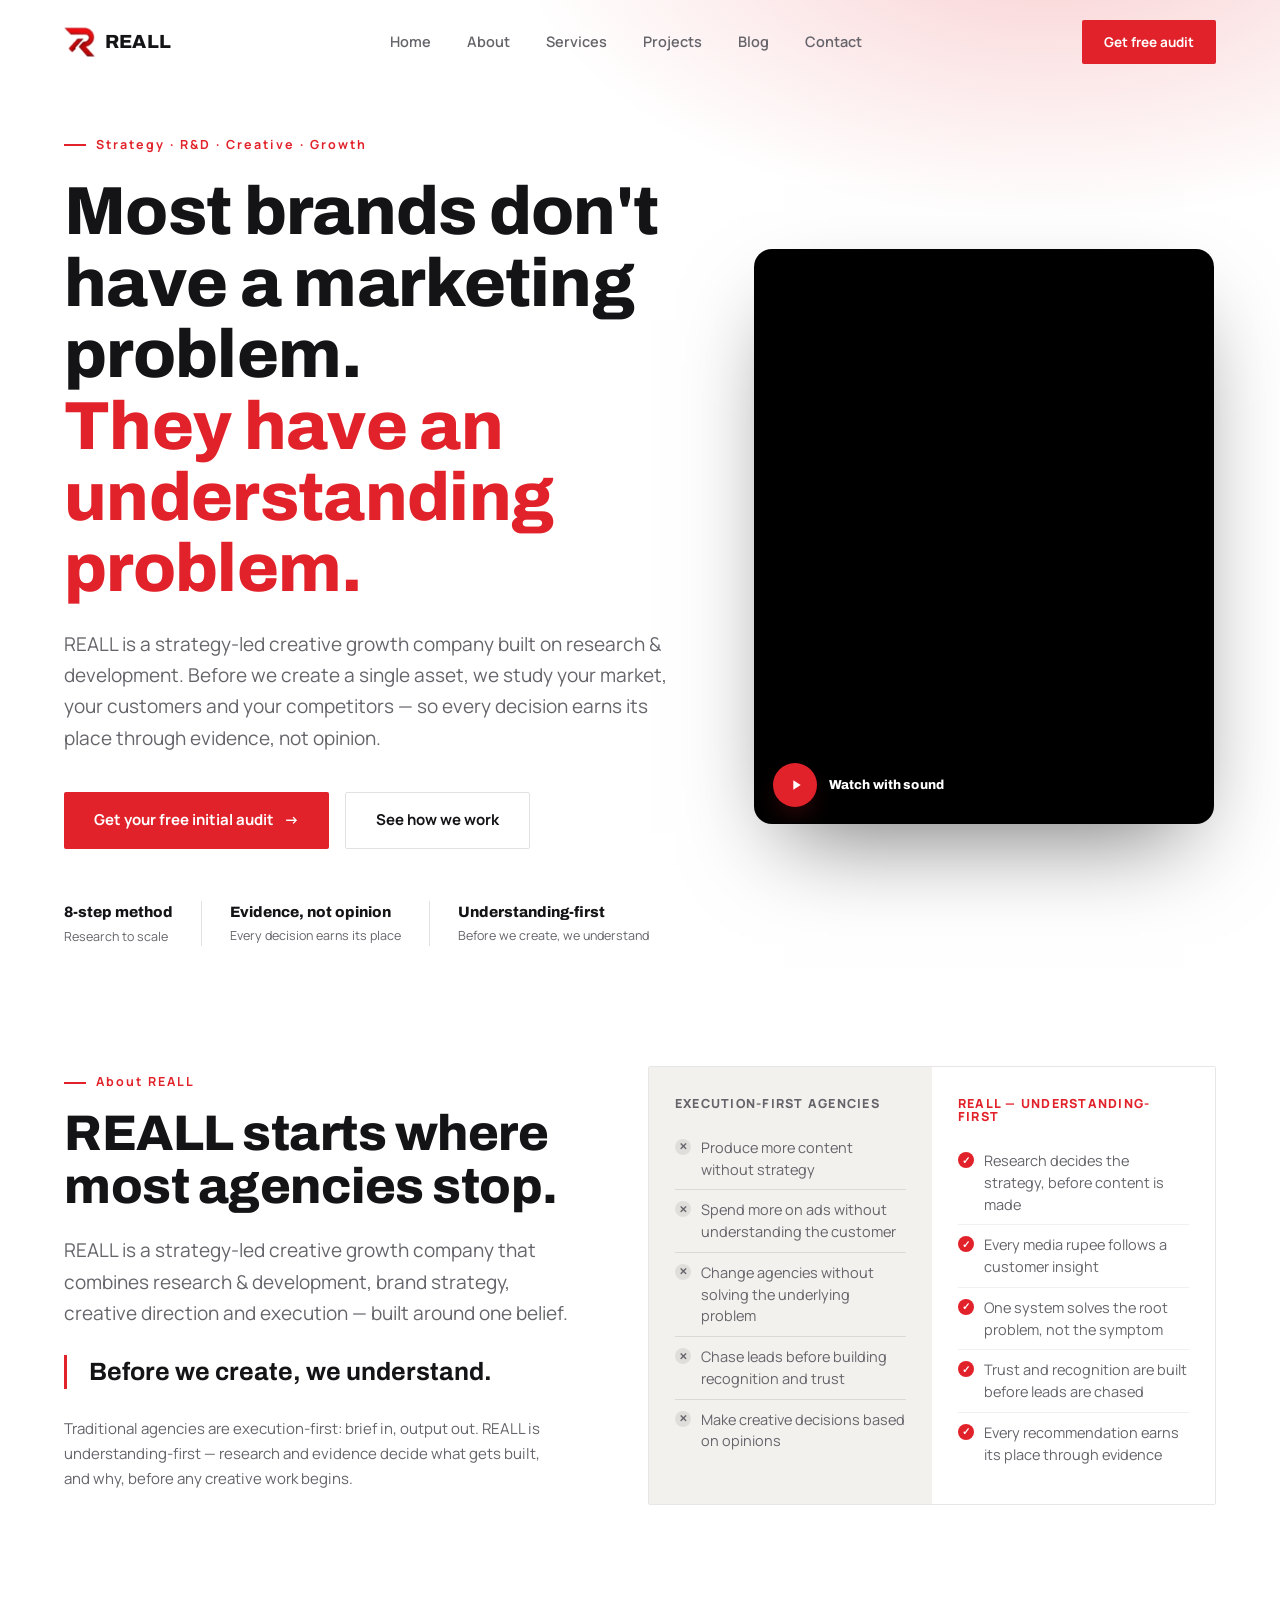
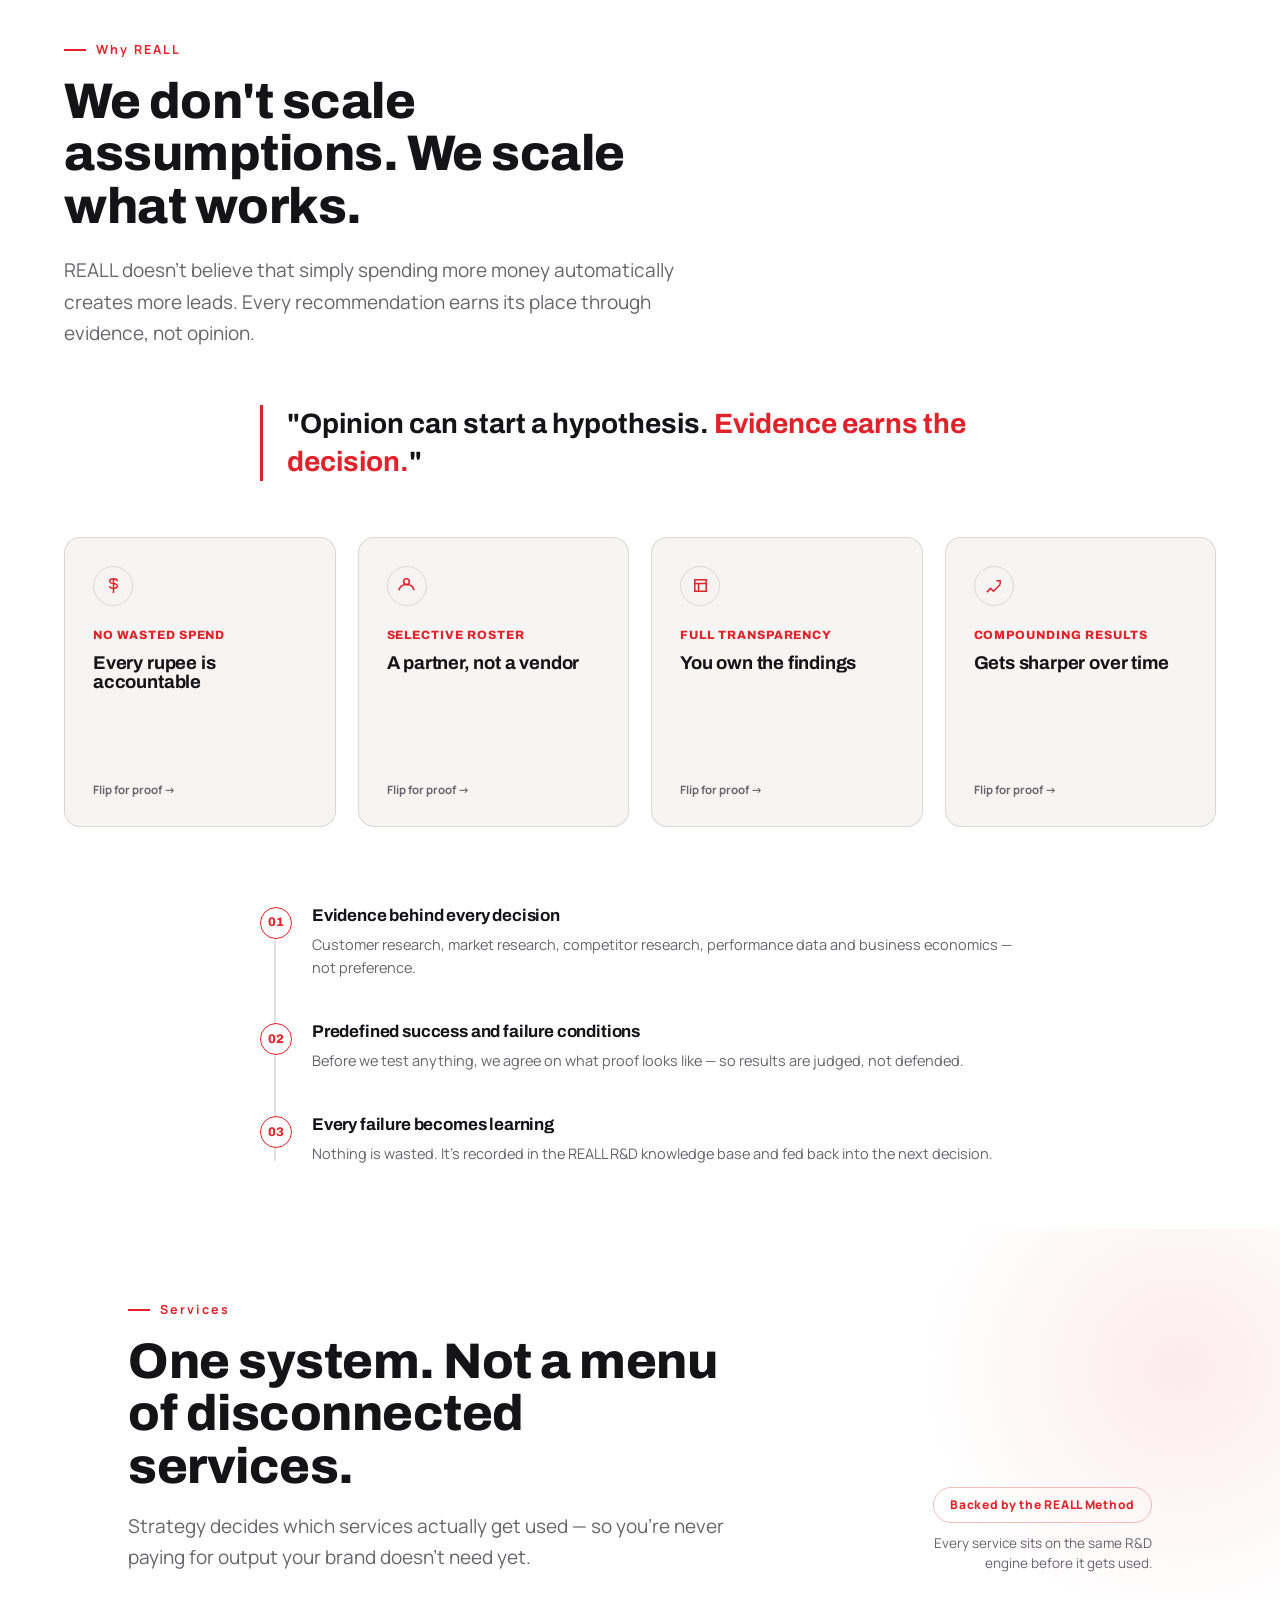
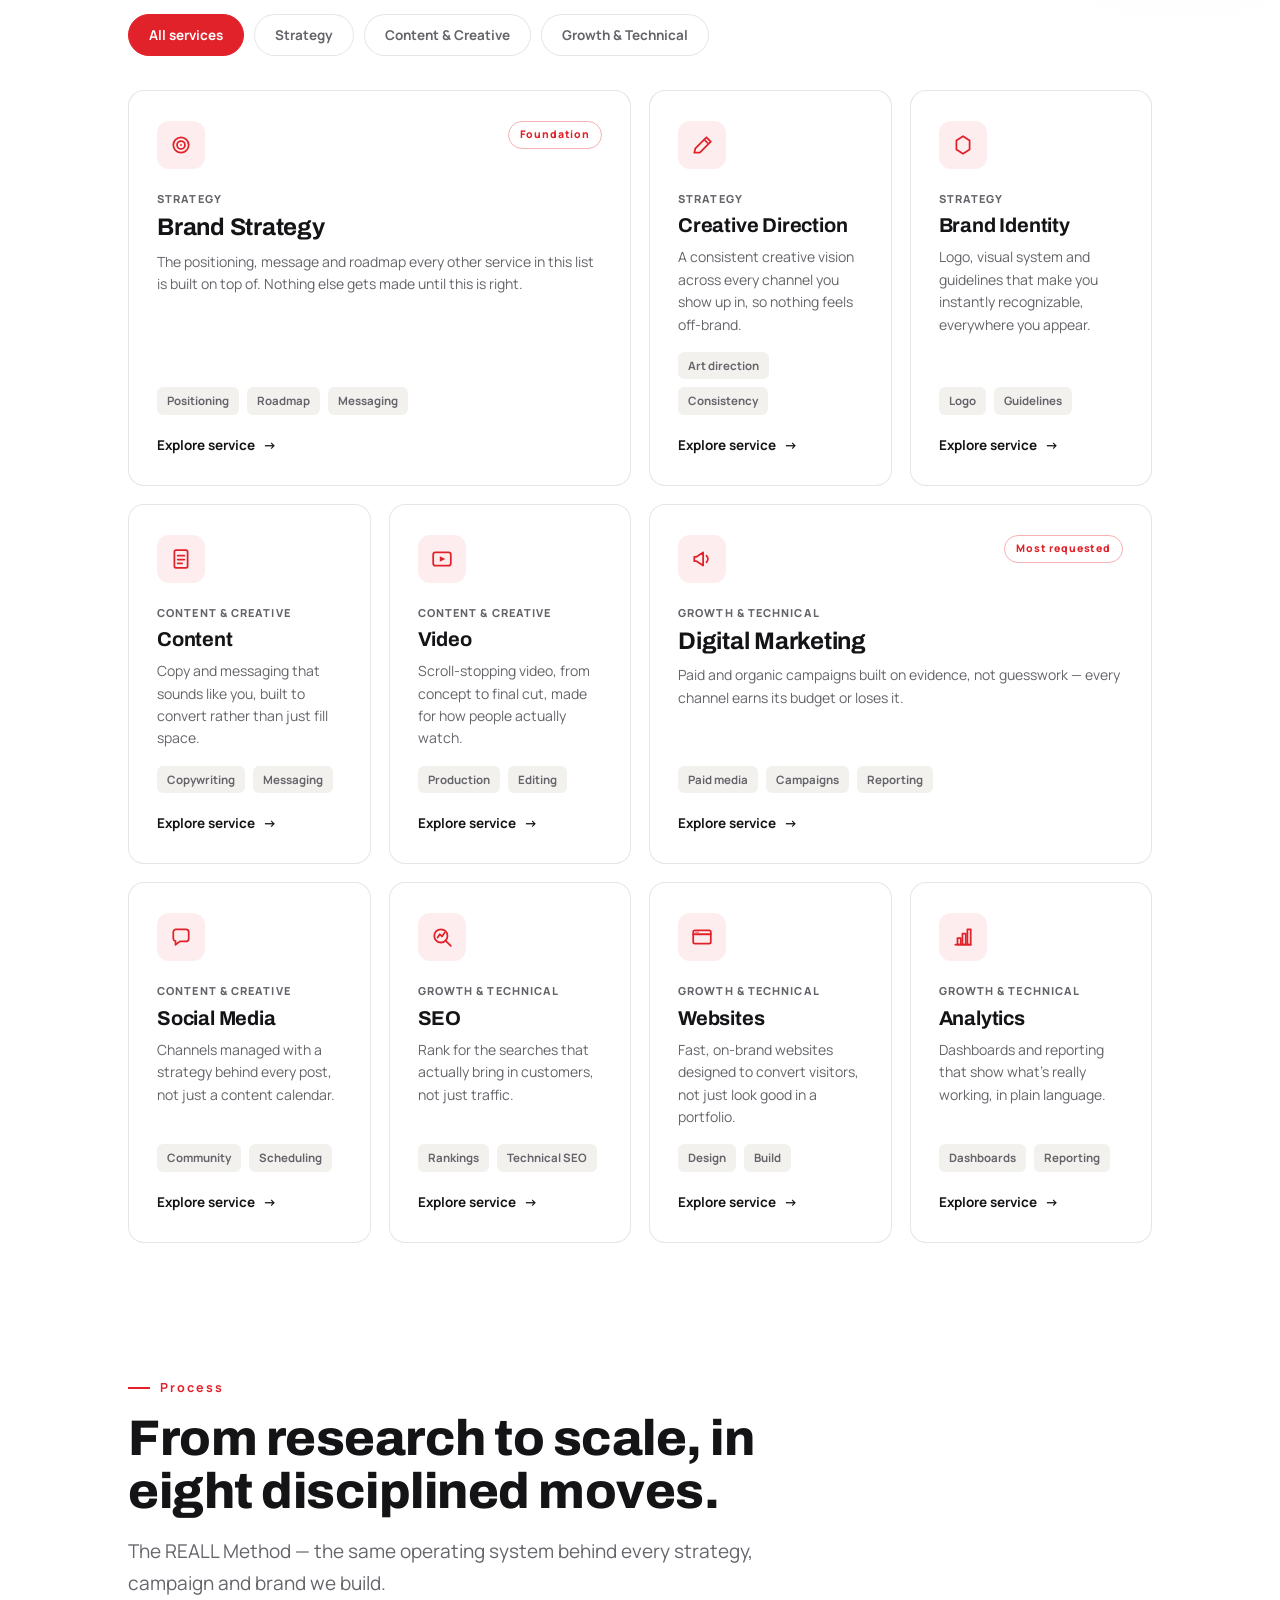
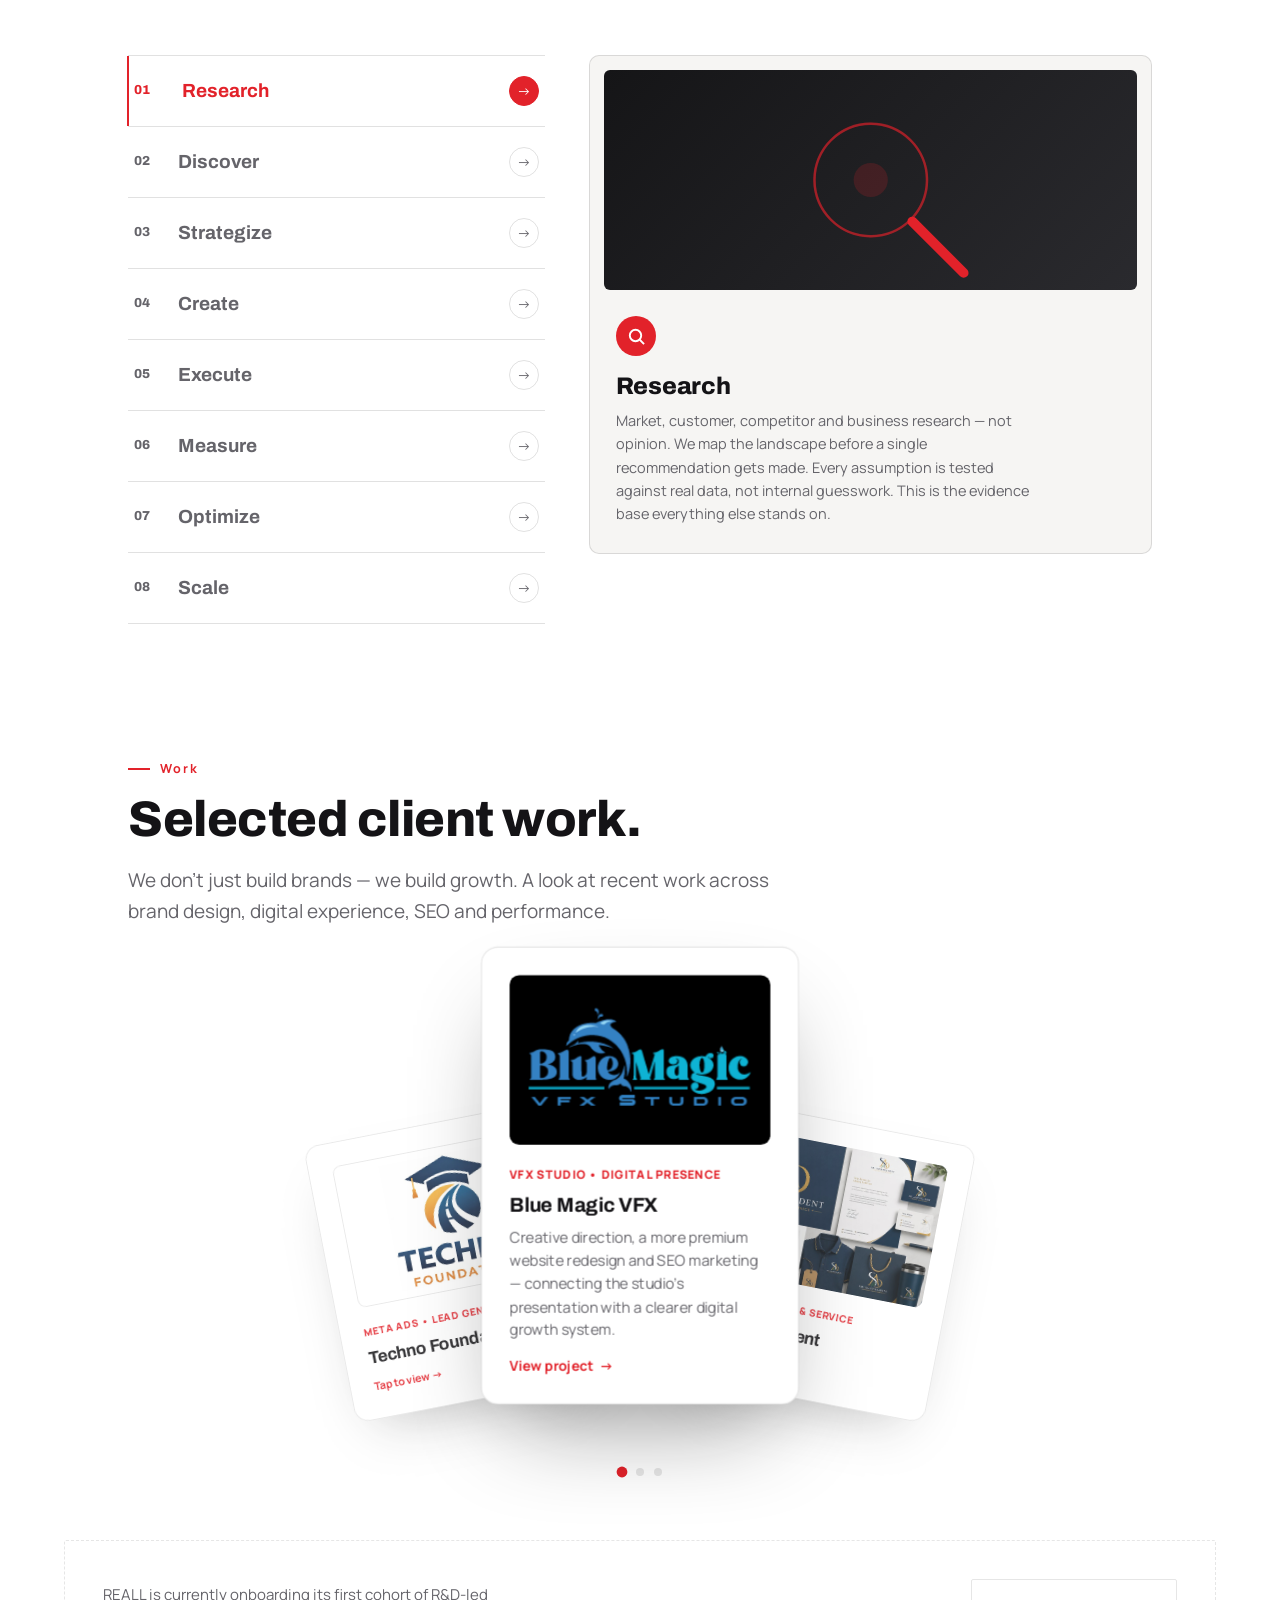
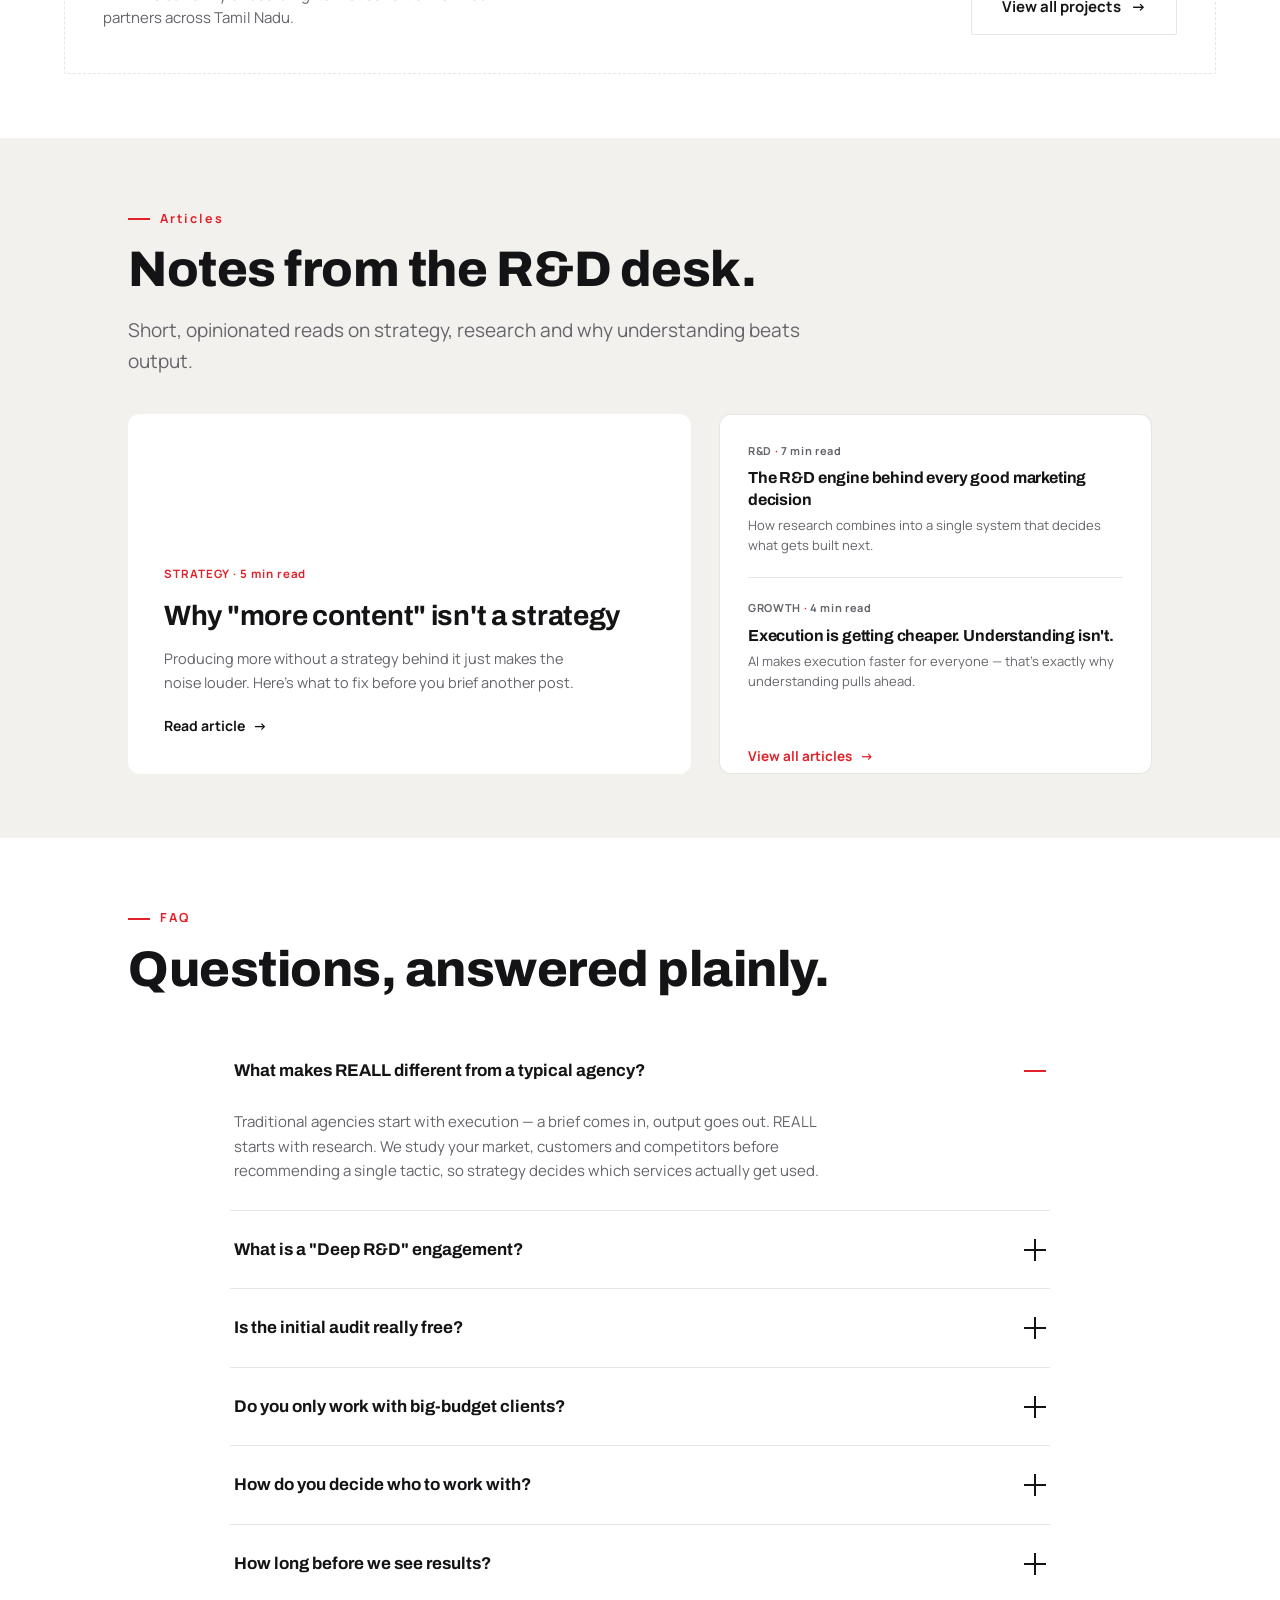
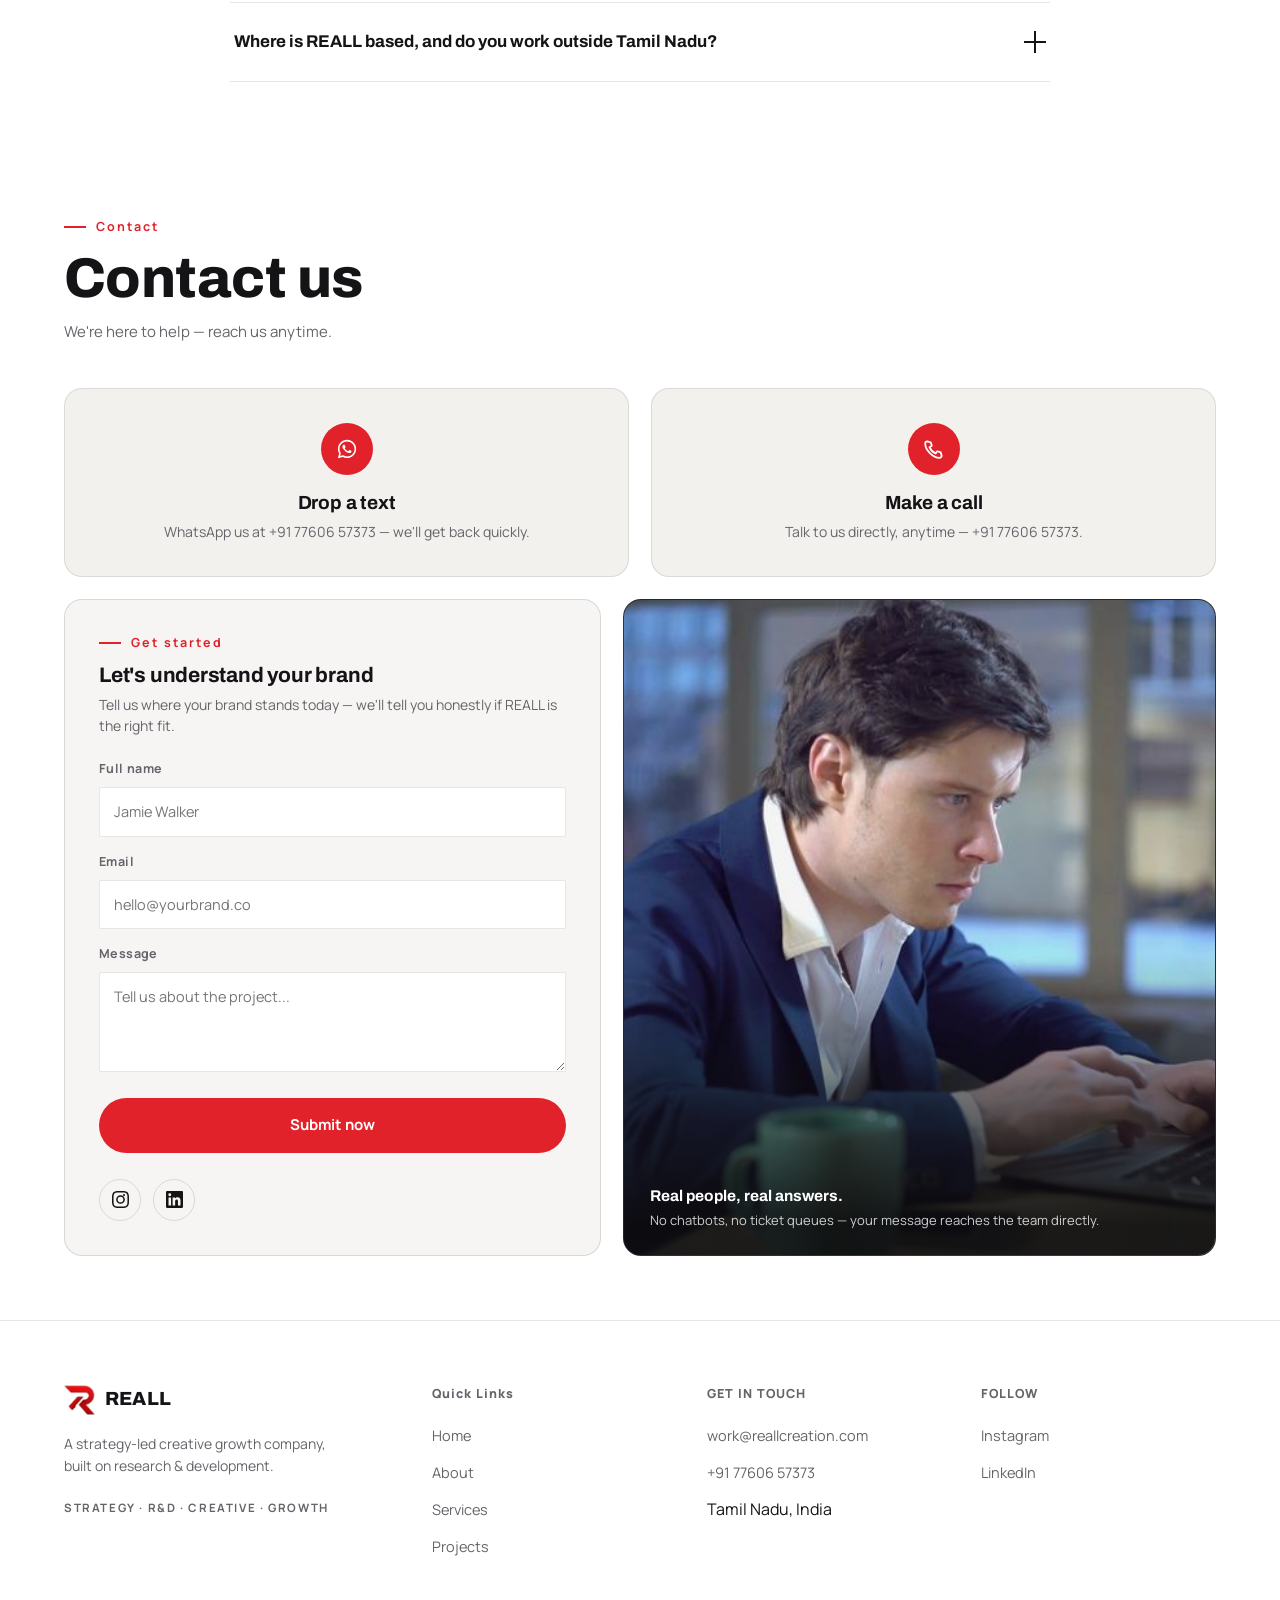
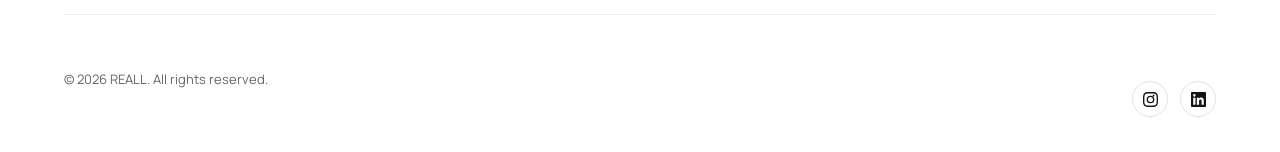
==== reall/index.html @ 2e027ab2 "Add files via upload" ====
<!DOCTYPE html>
<html lang="en">
<head>
<meta charset="UTF-8">
<meta name="viewport" content="width=device-width, initial-scale=1.0, viewport-fit=cover">
<title>REALL — Make Your Brand Stand Out</title>
<meta name="description" content="REALL is a strategy-led creative growth company built on research & development. Before we create, we understand.">
<link rel="preconnect" href="https://fonts.googleapis.com">
<link rel="preconnect" href="https://fonts.gstatic.com" crossorigin>
<link href="https://fonts.googleapis.com/css2?family=Archivo:wght@500;600;700;800;900&family=Manrope:wght@400;500;600;700;800&display=swap" rel="stylesheet">
<link rel="stylesheet" href="styles.css">
</head>
<body>

<!-- ============ NAVBAR ============ -->
<header id="navbar">
  <a href="#hero" class="brand">
    <img src="[data-uri]" alt="REALL logo">
    <span>REALL</span>
  </a>
  <nav class="nav-links">
    <a href="index.html" class="active-link">Home</a>
    <a href="about.html">About</a>
    <a href="service.html">Services</a>
    <a href="project.html">Projects</a>
    <a href="blog.html">Blog</a>
    <a href="contact.html">Contact</a>
  </nav>
  <div class="nav-cta">
    <button class="btn btn-primary js-open-audit" type="button">Get free audit</button>
    <button class="nav-toggle" id="navToggle" aria-label="Open menu" aria-expanded="false">
      <span></span><span></span><span></span>
    </button>
  </div>
</header>

<!-- ============ MOBILE NAV ============ -->
<div id="mobileNav">
  <a href="index.html" class="active-link">Home</a>
    <a href="about.html">About</a>
    <a href="service.html">Services</a>
    <a href="project.html">Projects</a>
    <a href="blog.html">Blog</a>
    <a href="contact.html">Contact</a>
  <button class="btn btn-primary js-open-audit" type="button">Get free audit</button>
</div>

<!-- ============ HERO ============ -->
<section id="hero">
  <div class="hero-grid">
    <div class="hero-copy">
      <span class="eyebrow anim-in" style="animation-delay:.05s">Strategy · R&D · Creative · Growth</span>
      <h1 class="anim-in" style="animation-delay:.15s">Most brands don't have a marketing problem.<br><span class="accent">They have an understanding problem.</span></h1>
      <p class="lede on-dark anim-in" style="animation-delay:.28s">REALL is a strategy-led creative growth company built on research &amp; development. Before we create a single asset, we study your market, your customers and your competitors — so every decision earns its place through evidence, not opinion.</p>
      <div class="hero-cta anim-in" style="animation-delay:.4s">
        <button class="btn btn-primary js-open-audit" type="button">Get your free initial audit <span class="btn-arrow">→</span></button>
        <a href="#process" class="btn btn-ghost-dark">See how we work</a>
      </div>
      <div class="hero-proof anim-in" style="animation-delay:.5s">
        <div><span class="n">8-step method</span><span class="l">Research to scale</span></div>
        <div><span class="n">Evidence, not opinion</span><span class="l">Every decision earns its place</span></div>
        <div><span class="n">Understanding-first</span><span class="l">Before we create, we understand</span></div>
      </div>
    </div>
    <div class="hero-visual anim-in" style="animation-delay:.3s">
      <div class="hero-reel js-open-reel" role="button" tabindex="0" aria-haspopup="dialog" aria-label="Play show reel with sound">
        <video id="heroReelVideo" muted loop playsinline autoplay poster="showreel-poster.jpg">
          <source src="showreel.mp4" type="video/mp4">
        </video>
        <span class="hero-reel-badge">
          <span class="hero-reel-play"><svg viewBox="0 0 24 24" aria-hidden="true"><path d="M8 5v14l11-7z"/></svg></span>
          <span class="hero-reel-label">Watch with sound</span>
        </span>
      </div>
    </div>
  </div>
</section>

<!-- ============ ABOUT ============ -->
<section id="about" class="light">
  <div class="about-grid">
    <div>
      <span class="eyebrow">About REALL</span>
      <h2 style="margin-top:16px;">REALL starts where most agencies stop.</h2>
      <p class="lede on-light" style="margin-top:22px;">REALL is a strategy-led creative growth company that combines research &amp; development, brand strategy, creative direction and execution — built around one belief.</p>
      <p class="about-quote">Before we create, we understand.</p>
      <p class="lede on-light" style="margin-top:28px;font-size:15px;">Traditional agencies are execution-first: brief in, output out. REALL is understanding-first — research and evidence decide what gets built, and why, before any creative work begins.</p>
    </div>
    <div class="compare">
      <div class="exec">
        <h4>EXECUTION-FIRST AGENCIES</h4>
        <ul>
          <li><span class="mark no">✕</span> Produce more content without strategy</li>
          <li><span class="mark no">✕</span> Spend more on ads without understanding the customer</li>
          <li><span class="mark no">✕</span> Change agencies without solving the underlying problem</li>
          <li><span class="mark no">✕</span> Chase leads before building recognition and trust</li>
          <li><span class="mark no">✕</span> Make creative decisions based on opinions</li>
        </ul>
      </div>
      <div class="reall">
        <h4>REALL — UNDERSTANDING-FIRST</h4>
        <ul>
          <li><span class="mark yes">✓</span> Research decides the strategy, before content is made</li>
          <li><span class="mark yes">✓</span> Every media rupee follows a customer insight</li>
          <li><span class="mark yes">✓</span> One system solves the root problem, not the symptom</li>
          <li><span class="mark yes">✓</span> Trust and recognition are built before leads are chased</li>
          <li><span class="mark yes">✓</span> Every recommendation earns its place through evidence</li>
        </ul>
      </div>
    </div>
  </div>
</section>

<!-- ============ WHY US ============ -->
<section id="why" class="dark">
  <div class="why-top">
    <span class="eyebrow">Why REALL</span>
    <h2 style="margin-top:16px;max-width:680px;">We don't scale assumptions. We scale what works.</h2>
    <p class="lede on-dark" style="margin-top:22px;">REALL doesn't believe that simply spending more money automatically creates more leads. Every recommendation earns its place through evidence, not opinion.</p>
  </div>

  <p class="why-quote">"Opinion can start a hypothesis. <span>Evidence earns the decision.</span>"</p>

  <div class="reasons-grid" role="list" aria-label="Reasons to choose REALL">

    <div class="reason-flip" role="listitem" tabindex="0">
      <div class="reason-flip-inner">
        <div class="reason-face reason-front">
          <span class="icon"><svg viewBox="0 0 20 20" fill="none" stroke="currentColor" stroke-width="1.6"><path d="M10 2v16M14 5.5c0-1.4-1.8-2.5-4-2.5s-4 1.1-4 2.5S8 8 10 8s4 1.1 4 2.5-1.8 2.5-4 2.5-4-1.1-4-2.5"/></svg></span>
          <span class="num">NO WASTED SPEND</span>
          <h4>Every rupee is accountable</h4>
          <span class="flip-hint">Flip for proof →</span>
        </div>
        <div class="reason-face reason-back">
          <span class="stat">₹0</span>
          <p>Nothing scales on a guess. Every budget line is tested small first, so you never pay to find out an idea didn't work — you pay for what already proved it does.</p>
        </div>
      </div>
    </div>

    <div class="reason-flip" role="listitem" tabindex="0">
      <div class="reason-flip-inner">
        <div class="reason-face reason-front">
          <span class="icon"><svg viewBox="0 0 20 20" fill="none" stroke="currentColor" stroke-width="1.6"><path d="M2 15c1-4 3-6 8-6s7 2 8 6"/><circle cx="10" cy="6" r="3"/></svg></span>
          <span class="num">SELECTIVE ROSTER</span>
          <h4>A partner, not a vendor</h4>
          <span class="flip-hint">Flip for proof →</span>
        </div>
        <div class="reason-face reason-back">
          <span class="stat">Fit &gt; budget</span>
          <p>REALL takes on clients by fit, not just who can pay the most. A smaller roster means senior attention on your account, not junior overflow work.</p>
        </div>
      </div>
    </div>

    <div class="reason-flip" role="listitem" tabindex="0">
      <div class="reason-flip-inner">
        <div class="reason-face reason-front">
          <span class="icon"><svg viewBox="0 0 20 20" fill="none" stroke="currentColor" stroke-width="1.6"><path d="M4 4h12v12H4z"/><path d="M4 8h12M8 8v8"/></svg></span>
          <span class="num">FULL TRANSPARENCY</span>
          <h4>You own the findings</h4>
          <span class="flip-hint">Flip for proof →</span>
        </div>
        <div class="reason-face reason-back">
          <span class="stat">100%</span>
          <p>Research, test results and the R&amp;D knowledge base built for your brand belong to you — not locked away in an agency's private files.</p>
        </div>
      </div>
    </div>

    <div class="reason-flip" role="listitem" tabindex="0">
      <div class="reason-flip-inner">
        <div class="reason-face reason-front">
          <span class="icon"><svg viewBox="0 0 20 20" fill="none" stroke="currentColor" stroke-width="1.6"><path d="M3 17l4-4 3 3 7-7M17 9V5h-4"/></svg></span>
          <span class="num">COMPOUNDING RESULTS</span>
          <h4>Gets sharper over time</h4>
          <span class="flip-hint">Flip for proof →</span>
        </div>
        <div class="reason-face reason-back">
          <span class="stat">Never resets</span>
          <p>Every test — win or lose — feeds the next decision. Your results compound quarter over quarter instead of starting from zero each time.</p>
        </div>
      </div>
    </div>

  </div>

  <div class="principles">
    <div class="principle">
      <div class="num">01</div>
      <h4>Evidence behind every decision</h4>
      <p>Customer research, market research, competitor research, performance data and business economics — not preference.</p>
    </div>
    <div class="principle">
      <div class="num">02</div>
      <h4>Predefined success and failure conditions</h4>
      <p>Before we test anything, we agree on what proof looks like — so results are judged, not defended.</p>
    </div>
    <div class="principle">
      <div class="num">03</div>
      <h4>Every failure becomes learning</h4>
      <p>Nothing is wasted. It's recorded in the REALL R&amp;D knowledge base and fed back into the next decision.</p>
    </div>
  </div>
</section>

<!-- ============ SERVICES ============ -->
<section id="services" class="light">
  <div class="wrap">
    <div class="services-top">
      <div class="section-head" style="margin-bottom:0;max-width:620px;">
        <span class="eyebrow">Services</span>
        <h2>One system. Not a menu of disconnected services.</h2>
        <p class="lede on-light">Strategy decides which services actually get used — so you're never paying for output your brand doesn't need yet.</p>
      </div>
      <div class="services-stat">
        <span class="services-stat-badge">Backed by the REALL Method</span>
        <p style="font-size:13.5px;color:var(--text-lo-light);margin-top:10px;max-width:220px;">Every service sits on the same R&amp;D engine before it gets used.</p>
      </div>
    </div>

    <div class="service-filters" id="serviceFilters">
      <button class="service-filter active" data-filter="all">All services</button>
      <button class="service-filter" data-filter="strategy">Strategy</button>
      <button class="service-filter" data-filter="creative">Content &amp; Creative</button>
      <button class="service-filter" data-filter="growth">Growth &amp; Technical</button>
    </div>

    <div class="service-bento" id="serviceBento">

      <div class="service-card featured" data-category="strategy">
        <div class="service-card-top">
          <span class="service-icon"><svg viewBox="0 0 20 20"><circle cx="10" cy="10" r="7"></circle><circle cx="10" cy="10" r="3.6"></circle><circle cx="10" cy="10" r=".8" fill="currentColor" stroke="none"></circle></svg></span>
          <span class="service-badge">Foundation</span>
        </div>
        <span class="tag">STRATEGY</span>
        <h3>Brand Strategy</h3>
        <p>The positioning, message and roadmap every other service in this list is built on top of. Nothing else gets made until this is right.</p>
        <div class="service-chips"><span>Positioning</span><span>Roadmap</span><span>Messaging</span></div>
        <a href="service.html" class="service-cta">Explore service <span class="arr">→</span></a>
      </div>

      <div class="service-card" data-category="strategy">
        <div class="service-card-top">
          <span class="service-icon"><svg viewBox="0 0 20 20"><path d="M3 17l1-4L14 3l4 4L8 17l-5 0z"></path><line x1="12" y1="5" x2="15" y2="8"></line></svg></span>
        </div>
        <span class="tag">STRATEGY</span>
        <h3>Creative Direction</h3>
        <p>A consistent creative vision across every channel you show up in, so nothing feels off-brand.</p>
        <div class="service-chips"><span>Art direction</span><span>Consistency</span></div>
        <a href="service.html" class="service-cta">Explore service <span class="arr">→</span></a>
      </div>

      <div class="service-card" data-category="strategy">
        <div class="service-card-top">
          <span class="service-icon"><svg viewBox="0 0 20 20"><polygon points="10,2 16,6 16,14 10,18 4,14 4,6"></polygon></svg></span>
        </div>
        <span class="tag">STRATEGY</span>
        <h3>Brand Identity</h3>
        <p>Logo, visual system and guidelines that make you instantly recognizable, everywhere you appear.</p>
        <div class="service-chips"><span>Logo</span><span>Guidelines</span></div>
        <a href="service.html" class="service-cta">Explore service <span class="arr">→</span></a>
      </div>

      <div class="service-card" data-category="creative">
        <div class="service-card-top">
          <span class="service-icon"><svg viewBox="0 0 20 20"><rect x="4" y="2" width="12" height="16" rx="1.5"></rect><line x1="7" y1="7" x2="13" y2="7"></line><line x1="7" y1="10.5" x2="13" y2="10.5"></line><line x1="7" y1="14" x2="11" y2="14"></line></svg></span>
        </div>
        <span class="tag">CONTENT &amp; CREATIVE</span>
        <h3>Content</h3>
        <p>Copy and messaging that sounds like you, built to convert rather than just fill space.</p>
        <div class="service-chips"><span>Copywriting</span><span>Messaging</span></div>
        <a href="service.html" class="service-cta">Explore service <span class="arr">→</span></a>
      </div>

      <div class="service-card" data-category="creative">
        <div class="service-card-top">
          <span class="service-icon"><svg viewBox="0 0 20 20"><rect x="2" y="4" width="16" height="12" rx="2"></rect><polygon points="8,7.5 13,10 8,12.5" fill="currentColor" stroke="none"></polygon></svg></span>
        </div>
        <span class="tag">CONTENT &amp; CREATIVE</span>
        <h3>Video</h3>
        <p>Scroll-stopping video, from concept to final cut, made for how people actually watch.</p>
        <div class="service-chips"><span>Production</span><span>Editing</span></div>
        <a href="service.html" class="service-cta">Explore service <span class="arr">→</span></a>
      </div>

      <div class="service-card featured" data-category="growth">
        <div class="service-card-top">
          <span class="service-icon"><svg viewBox="0 0 20 20"><path d="M3 8v4h2l6 4V4L5 8H3z"></path><path d="M14 7a4 4 0 0 1 0 6"></path></svg></span>
          <span class="service-badge">Most requested</span>
        </div>
        <span class="tag">GROWTH &amp; TECHNICAL</span>
        <h3>Digital Marketing</h3>
        <p>Paid and organic campaigns built on evidence, not guesswork — every channel earns its budget or loses it.</p>
        <div class="service-chips"><span>Paid media</span><span>Campaigns</span><span>Reporting</span></div>
        <a href="service.html" class="service-cta">Explore service <span class="arr">→</span></a>
      </div>

      <div class="service-card" data-category="creative">
        <div class="service-card-top">
          <span class="service-icon"><svg viewBox="0 0 20 20"><path d="M3 5.5A2.5 2.5 0 0 1 5.5 3h9A2.5 2.5 0 0 1 17 5.5v6A2.5 2.5 0 0 1 14.5 14H9l-4 3v-3.2A2.5 2.5 0 0 1 3 11.5v-6z"></path></svg></span>
        </div>
        <span class="tag">CONTENT &amp; CREATIVE</span>
        <h3>Social Media</h3>
        <p>Channels managed with a strategy behind every post, not just a content calendar.</p>
        <div class="service-chips"><span>Community</span><span>Scheduling</span></div>
        <a href="service.html" class="service-cta">Explore service <span class="arr">→</span></a>
      </div>

      <div class="service-card" data-category="growth">
        <div class="service-card-top">
          <span class="service-icon"><svg viewBox="0 0 20 20"><circle cx="9" cy="9" r="6"></circle><polyline points="6,10.5 8,7.5 10,9.5 12.5,6"></polyline><line x1="13.2" y1="13.2" x2="18" y2="18"></line></svg></span>
        </div>
        <span class="tag">GROWTH &amp; TECHNICAL</span>
        <h3>SEO</h3>
        <p>Rank for the searches that actually bring in customers, not just traffic.</p>
        <div class="service-chips"><span>Rankings</span><span>Technical SEO</span></div>
        <a href="service.html" class="service-cta">Explore service <span class="arr">→</span></a>
      </div>

      <div class="service-card" data-category="growth">
        <div class="service-card-top">
          <span class="service-icon"><svg viewBox="0 0 20 20"><rect x="2" y="4" width="16" height="12" rx="1.5"></rect><line x1="2" y1="7.5" x2="18" y2="7.5"></line><circle cx="4.6" cy="5.7" r=".6" fill="currentColor" stroke="none"></circle><circle cx="6.4" cy="5.7" r=".6" fill="currentColor" stroke="none"></circle></svg></span>
        </div>
        <span class="tag">GROWTH &amp; TECHNICAL</span>
        <h3>Websites</h3>
        <p>Fast, on-brand websites designed to convert visitors, not just look good in a portfolio.</p>
        <div class="service-chips"><span>Design</span><span>Build</span></div>
        <a href="service.html" class="service-cta">Explore service <span class="arr">→</span></a>
      </div>

      <div class="service-card" data-category="growth">
        <div class="service-card-top">
          <span class="service-icon"><svg viewBox="0 0 20 20"><line x1="3" y1="17" x2="17" y2="17"></line><rect x="5" y="11" width="3" height="6"></rect><rect x="9.5" y="7" width="3" height="10"></rect><rect x="14" y="3" width="3" height="14"></rect></svg></span>
        </div>
        <span class="tag">GROWTH &amp; TECHNICAL</span>
        <h3>Analytics</h3>
        <p>Dashboards and reporting that show what's really working, in plain language.</p>
        <div class="service-chips"><span>Dashboards</span><span>Reporting</span></div>
        <a href="service.html" class="service-cta">Explore service <span class="arr">→</span></a>
      </div>

    </div>

    
</section>

<!-- ============ PROCESS PIPELINE ============ -->
<section id="process" class="dark">
  <div class="wrap">
    <div class="section-head" style="color:var(--text-hi-light);">
      <span class="eyebrow">Process</span>
      <h2>From research to scale, in eight disciplined moves.</h2>
      <p class="lede on-dark">The REALL Method — the same operating system behind every strategy, campaign and brand we build.</p>
    </div>
  </div>
  <div class="wrap">
    <div class="pipeline-interactive">
      <div class="pipeline-nav" role="tablist" aria-label="REALL Method stages">
        <button class="pipeline-nav-item" role="tab" data-step="0"><span class="pnav-num">01</span><span class="pnav-label">Research</span><span class="pnav-arrow" title="View details">→</span></button>
        <button class="pipeline-nav-item" role="tab" data-step="1"><span class="pnav-num">02</span><span class="pnav-label">Discover</span><span class="pnav-arrow" title="View details">→</span></button>
        <button class="pipeline-nav-item" role="tab" data-step="2"><span class="pnav-num">03</span><span class="pnav-label">Strategize</span><span class="pnav-arrow" title="View details">→</span></button>
        <button class="pipeline-nav-item" role="tab" data-step="3"><span class="pnav-num">04</span><span class="pnav-label">Create</span><span class="pnav-arrow" title="View details">→</span></button>
        <button class="pipeline-nav-item" role="tab" data-step="4"><span class="pnav-num">05</span><span class="pnav-label">Execute</span><span class="pnav-arrow" title="View details">→</span></button>
        <button class="pipeline-nav-item" role="tab" data-step="5"><span class="pnav-num">06</span><span class="pnav-label">Measure</span><span class="pnav-arrow" title="View details">→</span></button>
        <button class="pipeline-nav-item" role="tab" data-step="6"><span class="pnav-num">07</span><span class="pnav-label">Optimize</span><span class="pnav-arrow" title="View details">→</span></button>
        <button class="pipeline-nav-item" role="tab" data-step="7"><span class="pnav-num">08</span><span class="pnav-label">Scale</span><span class="pnav-arrow" title="View details">→</span></button>
      </div>
      <div class="pipeline-panel" id="pipelinePanel">
        <button class="pipeline-close" id="pipelineClose" aria-label="Close">✕</button>
        <div class="pipeline-art" id="pipelineArt"></div>
        <div class="pipeline-body">
          <span class="pipeline-icon" id="pipelineIcon"></span>
          <h3 class="pipeline-title" id="pipelineTitle">Research</h3>
          <p class="pipeline-desc" id="pipelineDesc">Market, customer, competitor and business research — not opinion. We map the landscape before a single recommendation gets made. Every assumption is tested against real data, not internal guesswork. This is the evidence base everything else stands on.</p>
        </div>
      </div>
    </div>
  </div>
</section>

<!-- ============ WORK ============ -->
<section id="work" class="light">
  <div class="wrap">
    <div class="section-head">
      <span class="eyebrow">Work</span>
      <h2>Selected client work.</h2>
      <p class="lede on-light">We don't just build brands — we build growth. A look at recent work across brand design, digital experience, SEO and performance.</p>
    </div>
  </div>
  <div class="work-fan" role="list" aria-label="Selected REALL client work">
    <div class="fan-card" role="listitem" tabindex="0" aria-label="Blue Magic VFX — VFX studio digital presence and growth">
      <div class="work-art"><img src="[data-uri]" alt="Blue Magic VFX Studio logo" loading="lazy" decoding="async"></div>
      <span class="tag">VFX STUDIO • DIGITAL PRESENCE</span>
      <h3>Blue Magic VFX</h3>
      <p>Creative direction, a more premium website redesign and SEO marketing — connecting the studio's presentation with a clearer digital growth system.</p>
      <span class="fan-hint">Tap to view →</span>
      <a href="project.html" class="fan-cta">View project <span class="btn-arrow">→</span></a>
    </div>
    <div class="fan-card" role="listitem" tabindex="0" aria-label="Sri Adithya Dent — brand identity">
      <div class="work-art"><img src="[data-uri]" alt="Sri Adithya Dent brand identity board — logo, colour system, typography and branded stationery" loading="lazy" decoding="async"></div>
      <span class="tag">EQUIPMENT SALES &amp; SERVICE</span>
      <h3>Sri Adithya Dent</h3>
      <p>A complete visual identity — logo, color system, typography and branded touchpoints — built into one consistent, premium brand system.</p>
      <span class="fan-hint">Tap to view →</span>
      <a href="project.html" class="fan-cta">View project <span class="btn-arrow">→</span></a>
    </div>
    <div class="fan-card" role="listitem" tabindex="0" aria-label="Techno Foundation — Meta Ads and lead generation">
      <div class="work-art"><img src="[data-uri]" alt="Techno Foundation logo" loading="lazy" decoding="async"></div>
      <span class="tag">META ADS • LEAD GENERATION</span>
      <h3>Techno Foundation</h3>
      <p>A Meta Ads and lead-conversion system — from reach, to click-worthy creative, to landing and chat — built to turn qualified enquiries into real opportunities.</p>
      <span class="fan-hint">Tap to view →</span>
      <a href="project.html" class="fan-cta">View project <span class="btn-arrow">→</span></a>
    </div>
  </div>
  <div class="fan-dots" role="tablist" aria-label="Select project">
    <button class="fan-dot" type="button" aria-label="Show project 1"></button>
    <button class="fan-dot" type="button" aria-label="Show project 2"></button>
    <button class="fan-dot" type="button" aria-label="Show project 3"></button>
  </div>
  <div class="work-cta">
    <p>REALL is currently onboarding its first cohort of R&amp;D-led partners across Tamil Nadu.</p>
    <a href="project.html" class="btn btn-ghost-light">View all projects <span class="btn-arrow">→</span></a>
  </div>
</section>

<!-- ============ ARTICLES ============ -->
<section id="articles" class="soft">
  <div class="wrap">
    <div class="section-head">
      <span class="eyebrow">Articles</span>
      <h2>Notes from the R&amp;D desk.</h2>
      <p class="lede on-light">Short, opinionated reads on strategy, research and why understanding beats output.</p>
    </div>

    <div class="article-layout">

      <article class="article-feature">
        <div class="article-meta"><span>STRATEGY</span><span class="dot"> · </span><span>5 min read</span></div>
        <h3>Why "more content" isn't a strategy</h3>
        <p>Producing more without a strategy behind it just makes the noise louder. Here's what to fix before you brief another post.</p>
        <a href="blog.html" class="article-link">Read article <span class="arr">→</span></a>
      </article>

      <div class="article-list">
        <article class="article-row">
          <div class="article-meta"><span>R&amp;D</span><span class="dot"> · </span><span>7 min read</span></div>
          <h4>The R&amp;D engine behind every good marketing decision</h4>
          <p>How research combines into a single system that decides what gets built next.</p>
        </article>
        <article class="article-row">
          <div class="article-meta"><span>GROWTH</span><span class="dot"> · </span><span>4 min read</span></div>
          <h4>Execution is getting cheaper. Understanding isn't.</h4>
          <p>AI makes execution faster for everyone — that's exactly why understanding pulls ahead.</p>
        </article>
        <a href="blog.html" class="article-viewall">View all articles <span class="arr">→</span></a>
      </div>

    </div>
  </div>
</section>


<!-- ============ FAQ ============ -->
<section id="faq" class="light">
  <div class="wrap">
    <div class="section-head">
      <span class="eyebrow">FAQ</span>
      <h2>Questions, answered plainly.</h2>
    </div>
    <div class="faq-wrap">
      <div class="faq-item open">
        <button class="faq-q" aria-expanded="true">
          What makes REALL different from a typical agency?
          <span class="plus"></span>
        </button>
        <div class="faq-a"><p>Traditional agencies start with execution — a brief comes in, output goes out. REALL starts with research. We study your market, customers and competitors before recommending a single tactic, so strategy decides which services actually get used.</p></div>
      </div>
      <div class="faq-item">
        <button class="faq-q" aria-expanded="false">
          What is a "Deep R&amp;D" engagement?
          <span class="plus"></span>
        </button>
        <div class="faq-a"><p>Deep R&amp;D is the paid engagement that turns assumption into evidence. It delivers research findings, strategic conclusions, an execution roadmap, creative direction and measurable KPIs — the foundation everything else is built on.</p></div>
      </div>
      <div class="faq-item">
        <button class="faq-q" aria-expanded="false">
          Is the initial audit really free?
          <span class="plus"></span>
        </button>
        <div class="faq-a"><p>Yes. It's a limited diagnostic look at your current marketing and positioning — not free consulting, and not a sales pitch in disguise. It exists to check fit before either side commits further.</p></div>
      </div>
      <div class="faq-item">
        <button class="faq-q" aria-expanded="false">
          Do you only work with big-budget clients?
          <span class="plus"></span>
        </button>
        <div class="faq-a"><p>No. We work with emerging brands — startups, new products and fast-growing businesses — as well as established MSMEs and traditional businesses going through transformation. Fit matters more to us than budget size alone.</p></div>
      </div>
      <div class="faq-item">
        <button class="faq-q" aria-expanded="false">
          How do you decide who to work with?
          <span class="plus"></span>
        </button>
        <div class="faq-a"><p>Through a structured qualification system — business quality, growth ambition, marketing need, decision-maker access, collaboration and strategic openness — not a gut call.</p></div>
      </div>
      <div class="faq-item">
        <button class="faq-q" aria-expanded="false">
          How long before we see results?
          <span class="plus"></span>
        </button>
        <div class="faq-a"><p>It depends on the starting point revealed in your Deep R&amp;D. We agree on predefined success and failure conditions upfront, then start small, test, learn and prove — before we ever scale spend.</p></div>
      </div>
      <div class="faq-item">
        <button class="faq-q" aria-expanded="false">
          Where is REALL based, and do you work outside Tamil Nadu?
          <span class="plus"></span>
        </button>
        <div class="faq-a"><p>REALL is based in Tamil Nadu, India, and this is where we're building our first case studies. Our roadmap is to expand across India and internationally as the model proves out — reach out and we'll tell you honestly if we're the right fit yet.</p></div>
      </div>
    </div>
  </div>
</section>

<!-- ============ CONTACT ============ -->
<section id="contact" class="dark">
  <div class="contact-head">
    <span class="eyebrow">Contact</span>
    <h2 style="margin-top:14px;">Contact us</h2>
    <p>We're here to help — reach us anytime.</p>
  </div>

  <div class="contact-methods">
    <a href="https://wa.me/917760657373" target="_blank" rel="noopener noreferrer" class="contact-method">
      <span class="cm-icon"><svg viewBox="0 0 24 24" fill="currentColor"><path d="M12.04 2C6.58 2 2.13 6.45 2.13 11.91c0 1.75.46 3.45 1.32 4.95L2.05 22l5.25-1.38a9.9 9.9 0 0 0 4.74 1.21h.01c5.46 0 9.91-4.45 9.91-9.91C21.96 6.45 17.5 2 12.04 2zm0 18.06h-.01a8.2 8.2 0 0 1-4.18-1.14l-.3-.18-3.11.82.83-3.03-.2-.31a8.18 8.18 0 0 1-1.25-4.31c0-4.52 3.68-8.2 8.2-8.2 4.52 0 8.2 3.68 8.2 8.2 0 4.52-3.68 8.2-8.2 8.2zm4.5-6.14c-.25-.12-1.46-.72-1.68-.8-.23-.08-.39-.12-.56.13-.16.24-.64.8-.78.96-.14.16-.29.18-.53.06-.25-.12-1.04-.38-1.98-1.22-.73-.65-1.22-1.45-1.37-1.7-.14-.24-.02-.37.11-.5.11-.11.25-.29.37-.43.13-.15.17-.25.25-.42.08-.16.04-.31-.02-.43-.06-.12-.56-1.34-.76-1.84-.2-.48-.4-.42-.56-.42h-.48c-.16 0-.42.06-.64.31-.22.24-.84.82-.84 2s.86 2.32.98 2.48c.12.16 1.7 2.59 4.11 3.63.57.25 1.02.4 1.37.51.58.18 1.1.16 1.51.1.46-.07 1.46-.6 1.66-1.18.21-.58.21-1.08.14-1.18-.06-.1-.22-.16-.47-.28z"/></svg></span>
      <h3>Drop a text</h3>
      <p>WhatsApp us at +91 77606 57373 — we'll get back quickly.</p>
    </a>
    <a href="tel:+917760657373" class="contact-method">
      <span class="cm-icon"><svg viewBox="0 0 20 20" fill="none" stroke="currentColor" stroke-width="1.6"><path d="M4 3l3 1 1 3-2 1.5a10 10 0 0 0 5.5 5.5L13 12l3 1 1 3c0 1-1 2-2 2C9 18 2 11 2 5c0-1 1-2 2-2z"/></svg></span>
      <h3>Make a call</h3>
      <p>Talk to us directly, anytime — +91 77606 57373.</p>
    </a>
  </div>

  <div class="contact-split">
    <div class="contact-form-card">
      <span class="eyebrow">Get started</span>
      <h3>Let's understand your brand</h3>
      <p>Tell us where your brand stands today — we'll tell you honestly if REALL is the right fit.</p>
      <form id="contactForm" novalidate>
        <div class="field">
          <label for="g-name">Full name</label>
          <input id="g-name" name="name" type="text" required placeholder="Jamie Walker">
        </div>
        <div class="field">
          <label for="g-email">Email</label>
          <input id="g-email" name="email" type="email" required placeholder="hello@yourbrand.co">
        </div>
        <div class="field">
          <label for="g-message">Message</label>
          <textarea id="g-message" name="message" required placeholder="Tell us about the project..."></textarea>
        </div>
        <button type="submit" class="btn btn-primary btn-block">Submit now</button>
      </form>
      <div class="form-success" id="generalSuccess">
        <div class="tick"><svg width="20" height="20" viewBox="0 0 24 24" fill="none"><path d="M5 13l4 4L19 7" stroke="#fff" stroke-width="2.5" stroke-linecap="round" stroke-linejoin="round"/></svg></div>
        <h4>Message sent.</h4>
        <p>Thanks for reaching out — we'll reply to your email as soon as we can.</p>
      </div>
      <div class="social-row" style="margin-top:26px;">
        <a href="https://www.instagram.com/reall_creation?utm_source=ig_web_button_share_sheet&stkn=ZDNlZDc0MzIxNw==" target="_blank" rel="noopener noreferrer" aria-label="Instagram"><svg viewBox="0 0 24 24"><path d="M12 2.2c3.2 0 3.6 0 4.85.07 3.25.15 4.77 1.69 4.92 4.92.06 1.25.07 1.62.07 4.81 0 3.2 0 3.56-.07 4.81-.15 3.22-1.66 4.77-4.92 4.92-1.25.06-1.62.07-4.85.07-3.2 0-3.56 0-4.81-.07-3.26-.15-4.77-1.7-4.92-4.92-.06-1.25-.07-1.61-.07-4.81 0-3.19 0-3.56.07-4.81.15-3.23 1.66-4.77 4.92-4.92C8.44 2.2 8.8 2.2 12 2.2zM12 0C8.74 0 8.33 0 7.05.07c-4.35.2-6.78 2.62-6.98 6.98C0 8.33 0 8.74 0 12s0 3.67.07 4.95c.2 4.36 2.62 6.78 6.98 6.98C8.33 24 8.74 24 12 24s3.67 0 4.95-.07c4.35-.2 6.79-2.62 6.98-6.98.07-1.28.07-1.69.07-4.95s0-3.67-.07-4.95c-.19-4.35-2.62-6.78-6.98-6.98C15.67 0 15.26 0 12 0zm0 5.84A6.16 6.16 0 1 0 18.16 12 6.16 6.16 0 0 0 12 5.84zm0 10.16A4 4 0 1 1 16 12a4 4 0 0 1-4 4zm6.4-10.4a1.44 1.44 0 1 1-1.44-1.44 1.44 1.44 0 0 1 1.44 1.44z"/></svg></a>
        <a href="https://www.linkedin.com/company/111871460/admin/" target="_blank" rel="noopener noreferrer" aria-label="LinkedIn"><svg viewBox="0 0 24 24"><path d="M20.45 20.45h-3.56v-5.57c0-1.33-.02-3.04-1.85-3.04-1.85 0-2.14 1.45-2.14 2.94v5.67H9.34V9h3.42v1.56h.05c.48-.9 1.64-1.85 3.38-1.85 3.61 0 4.28 2.38 4.28 5.47v6.27zM5.34 7.43a2.06 2.06 0 1 1 0-4.12 2.06 2.06 0 0 1 0 4.12zM7.12 20.45H3.56V9h3.56v11.45zM22.22 0H1.77C.79 0 0 .77 0 1.73v20.54C0 23.23.79 24 1.77 24h20.45c.98 0 1.78-.77 1.78-1.73V1.73C24 .77 23.2 0 22.22 0z"/></svg></a>
      </div>
    </div>

    <div class="contact-visual">
      <img class="cv-scene" src="[data-uri]" alt="Team member working at laptop" style="width:100%;height:100%;object-fit:cover;display:block;">
      <div class="cv-overlay"></div>
      <div class="cv-caption">
        <b>Real people, real answers.</b>
        No chatbots, no ticket queues — your message reaches the team directly.
      </div>
    </div>
  </div>
</section>

<!-- ============ FREE AUDIT MODAL (LEAD GENERATION FORM) ============ -->
<div id="auditModal" class="modal-overlay" aria-hidden="true">
  <div class="modal-card" role="dialog" aria-modal="true" aria-labelledby="auditModalTitle">
    <button class="modal-close" id="auditModalClose" aria-label="Close">
      <svg viewBox="0 0 24 24"><path d="M6 6l12 12M18 6L6 18" stroke="currentColor" stroke-width="2" stroke-linecap="round"/></svg>
    </button>
    <span class="eyebrow">Free initial audit</span>
    <h3 id="auditModalTitle" style="color:var(--text-hi-light);margin-top:14px;">Request your free brand audit</h3>
    <p style="font-size:14.5px;color:var(--text-lo-dark);margin-top:10px;margin-bottom:26px;max-width:52ch;">A limited diagnostic look at your current marketing — not a sales call. Tell us a little about your brand and we'll tell you honestly if we're a fit.</p>
    <form id="auditForm" novalidate>
      <div class="field-row">
        <div class="field"><label for="a-name">Full name</label><input id="a-name" name="name" type="text" required placeholder="Your name"></div>
        <div class="field"><label for="a-email">Work email</label><input id="a-email" name="email" type="email" required placeholder="you@company.com"></div>
      </div>
      <div class="field-row">
        <div class="field"><label for="a-phone">Phone</label><input id="a-phone" name="phone" type="tel" required placeholder="+91"></div>
        <div class="field"><label for="a-company">Brand / company name</label><input id="a-company" name="company" type="text" required placeholder="Your brand"></div>
      </div>
      <div class="field-row">
        <div class="field"><label for="a-website">Website (optional)</label><input id="a-website" name="website" type="url" placeholder="https://"></div>
        <div class="field">
          <label for="a-budget">Monthly marketing budget</label>
          <select id="a-budget" name="budget" required>
            <option value="" disabled selected>Select a range</option>
            <option>Under ₹50,000</option>
            <option>₹50,000 – ₹2,00,000</option>
            <option>₹2,00,000 – ₹5,00,000</option>
            <option>Above ₹5,00,000</option>
          </select>
        </div>
      </div>
      <div class="field">
        <label for="a-challenge">What's the main challenge you're facing?</label>
        <textarea id="a-challenge" name="challenge" required placeholder="Tell us briefly what's not working today"></textarea>
      </div>
      <div class="form-foot">
        <small>This is a free, limited diagnostic — not a sales call. We'll only reach out if we're a genuine fit.</small>
        <button type="submit" class="btn btn-primary">Request my free audit</button>
      </div>
    </form>
    <div class="form-success" id="auditSuccess">
      <div class="tick"><svg width="20" height="20" viewBox="0 0 24 24" fill="none"><path d="M5 13l4 4L19 7" stroke="#fff" stroke-width="2.5" stroke-linecap="round" stroke-linejoin="round"/></svg></div>
      <h4>Request received.</h4>
      <p>We'll review your details and get back to you within 2 business days with next steps.</p>
    </div>
  </div>
</div>

<!-- ============ SHOW REEL LIGHTBOX ============ -->
<div id="reelModal" class="modal-overlay" aria-hidden="true">
  <div class="modal-card reel-modal-card" role="dialog" aria-modal="true" aria-label="REALL show reel">
    <button class="modal-close" id="reelModalClose" aria-label="Close">
      <svg viewBox="0 0 24 24" fill="none"><path d="M6 6l12 12M18 6L6 18" stroke="currentColor" stroke-width="2" stroke-linecap="round"/></svg>
    </button>
    <div class="reel-modal-frame">
      <video id="reelVideo" controls playsinline poster="showreel-poster.jpg">
      </video>
    </div>
  </div>
</div>

<!-- ============ FOOTER ============ -->
<footer>
  <div class="footer-top">
    <div class="footer-brand">
      <a href="#hero" class="brand">
        <img src="[data-uri]" alt="REALL logo">
        <span>REALL</span>
      </a>
      <p>A strategy-led creative growth company, built on research &amp; development.</p>
      <div class="footer-lockup">STRATEGY · R&amp;D · CREATIVE · GROWTH</div>
    </div>
    <div class="footer-col">
      <h5>Quick Links</h5>
      <ul>
        <li><a href="index.html">Home</a></li>
        <li> <a href="about.html">About</a></li>
        <li> <a href="service.html">Services</a></li>
        <li><a href="project.html">Projects</a></li>
      </ul>
    </div>
    <div class="footer-col">
      <h5>GET IN TOUCH</h5>
      <ul>
        <li><a href="mailto:work@reallcreation.com" target="_blank" rel="noopener noreferrer" onclick="return openMail(event)">work@reallcreation.com</a></li>
        <li><a href="tel:+917760657373">+91 77606 57373</a></li>
        <li>Tamil Nadu, India</li>
      </ul>
    </div>
    <div class="footer-col">
      <h5>FOLLOW</h5>
      <ul>
        <li><a href="https://www.instagram.com/reall_creation?utm_source=ig_web_button_share_sheet&stkn=ZDNlZDc0MzIxNw==" target="_blank" rel="noopener noreferrer">Instagram</a></li>
        <li><a href="https://www.linkedin.com/company/111871460/admin/" target="_blank" rel="noopener noreferrer">LinkedIn</a></li>
      </ul>
    </div>
  </div>
  <div class="footer-bottom">
    <span>© 2026 REALL. All rights reserved.</span>
    <div class="social-row">
      <a href="https://www.instagram.com/reall_creation?utm_source=ig_web_button_share_sheet&stkn=ZDNlZDc0MzIxNw==" target="_blank" rel="noopener noreferrer" aria-label="Instagram"><svg viewBox="0 0 24 24"><path d="M12 2.2c3.2 0 3.6 0 4.85.07 3.25.15 4.77 1.69 4.92 4.92.06 1.25.07 1.62.07 4.81 0 3.2 0 3.56-.07 4.81-.15 3.22-1.66 4.77-4.92 4.92-1.25.06-1.62.07-4.85.07-3.2 0-3.56 0-4.81-.07-3.26-.15-4.77-1.7-4.92-4.92-.06-1.25-.07-1.61-.07-4.81 0-3.19 0-3.56.07-4.81.15-3.23 1.66-4.77 4.92-4.92C8.44 2.2 8.8 2.2 12 2.2zM12 0C8.74 0 8.33 0 7.05.07c-4.35.2-6.78 2.62-6.98 6.98C0 8.33 0 8.74 0 12s0 3.67.07 4.95c.2 4.36 2.62 6.78 6.98 6.98C8.33 24 8.74 24 12 24s3.67 0 4.95-.07c4.35-.2 6.79-2.62 6.98-6.98.07-1.28.07-1.69.07-4.95s0-3.67-.07-4.95c-.19-4.35-2.62-6.78-6.98-6.98C15.67 0 15.26 0 12 0zm0 5.84A6.16 6.16 0 1 0 18.16 12 6.16 6.16 0 0 0 12 5.84zm0 10.16A4 4 0 1 1 16 12a4 4 0 0 1-4 4zm6.4-10.4a1.44 1.44 0 1 1-1.44-1.44 1.44 1.44 0 0 1 1.44 1.44z"/></svg></a>
      <a href="https://www.linkedin.com/company/111871460/admin/" target="_blank" rel="noopener noreferrer" aria-label="LinkedIn"><svg viewBox="0 0 24 24"><path d="M20.45 20.45h-3.56v-5.57c0-1.33-.02-3.04-1.85-3.04-1.85 0-2.14 1.45-2.14 2.94v5.67H9.34V9h3.42v1.56h.05c.48-.9 1.64-1.85 3.38-1.85 3.61 0 4.28 2.38 4.28 5.47v6.27zM5.34 7.43a2.06 2.06 0 1 1 0-4.12 2.06 2.06 0 0 1 0 4.12zM7.12 20.45H3.56V9h3.56v11.45zM22.22 0H1.77C.79 0 0 .77 0 1.73v20.54C0 23.23.79 24 1.77 24h20.45c.98 0 1.78-.77 1.78-1.73V1.73C24 .77 23.2 0 22.22 0z"/></svg></a>
         </div>
  </div>
</footer>

<!-- ============ SCROLL TO TOP ============ -->
<button id="scrollTop" aria-label="Scroll to top">
  <svg viewBox="0 0 24 24"><path d="M12 4l-8 8h5v8h6v-8h5z"/></svg>
</button>

<script src="script.js"></script>
</body>
</html>
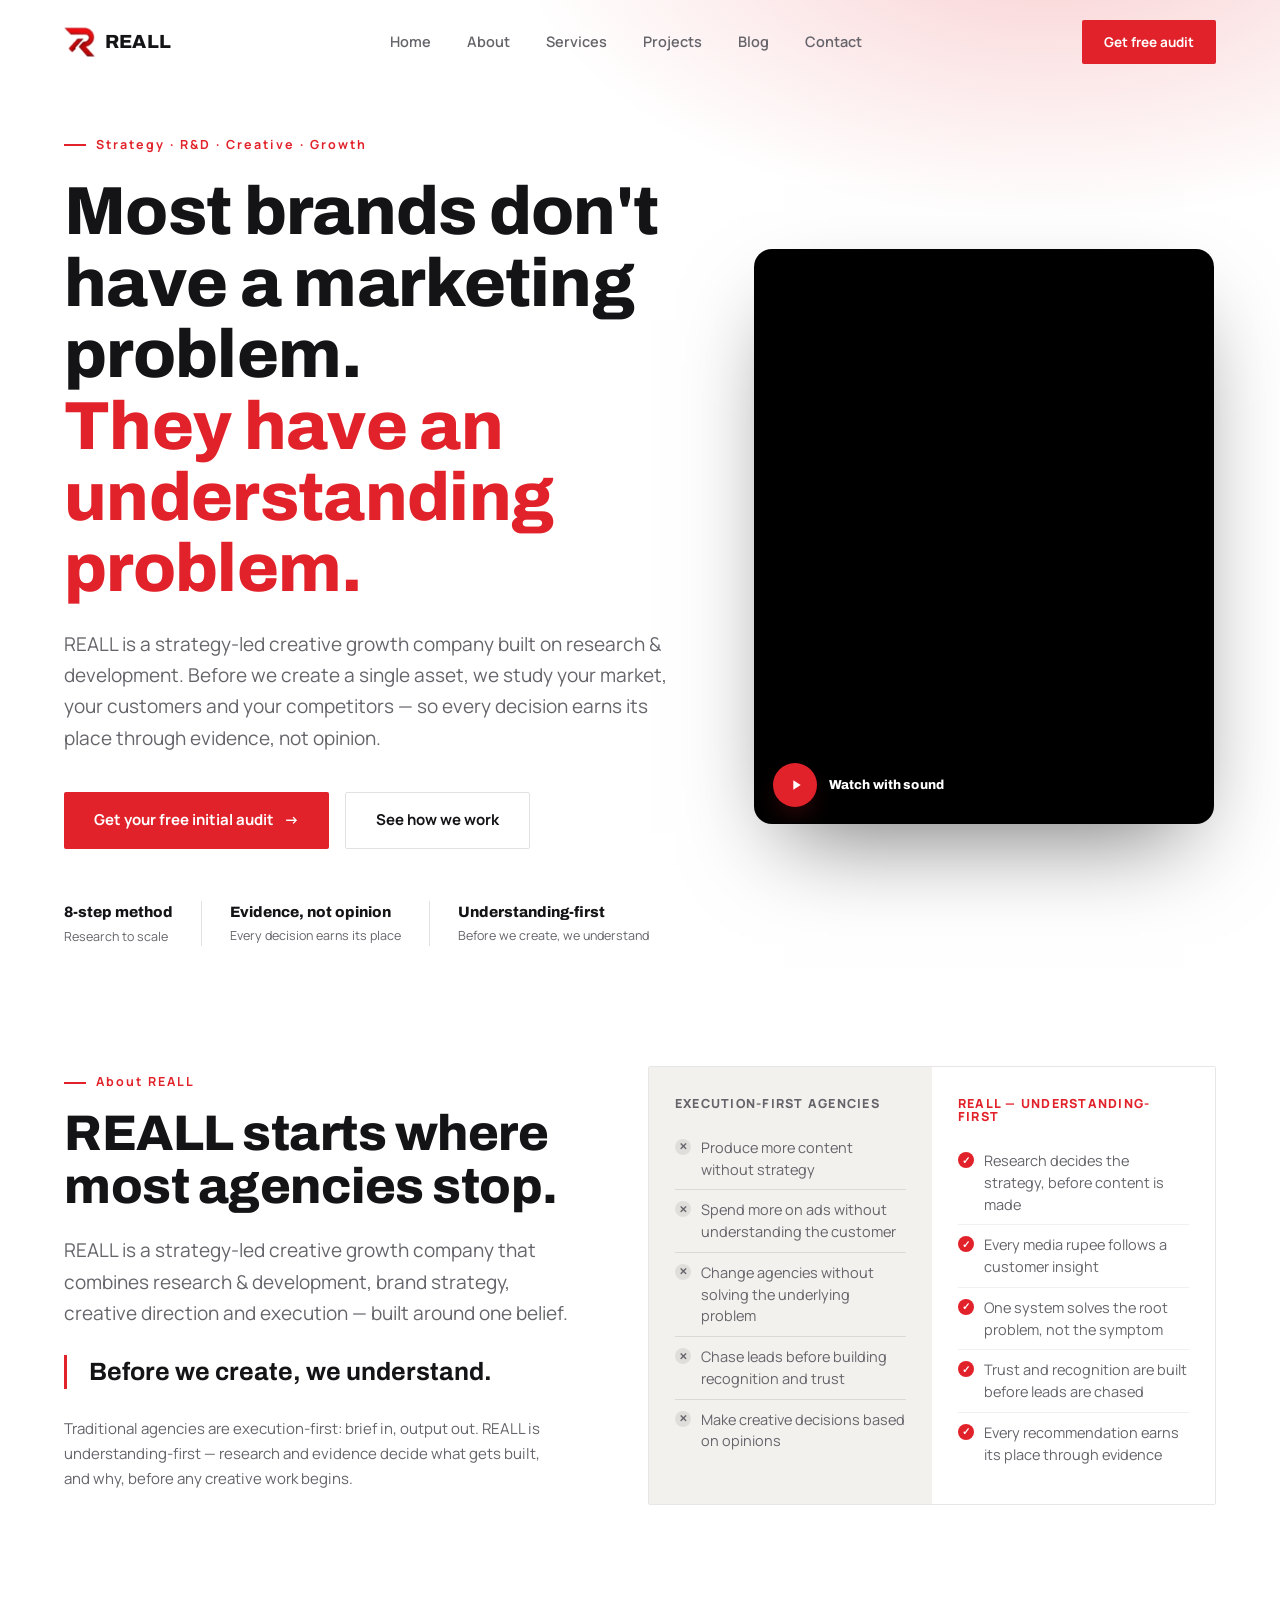
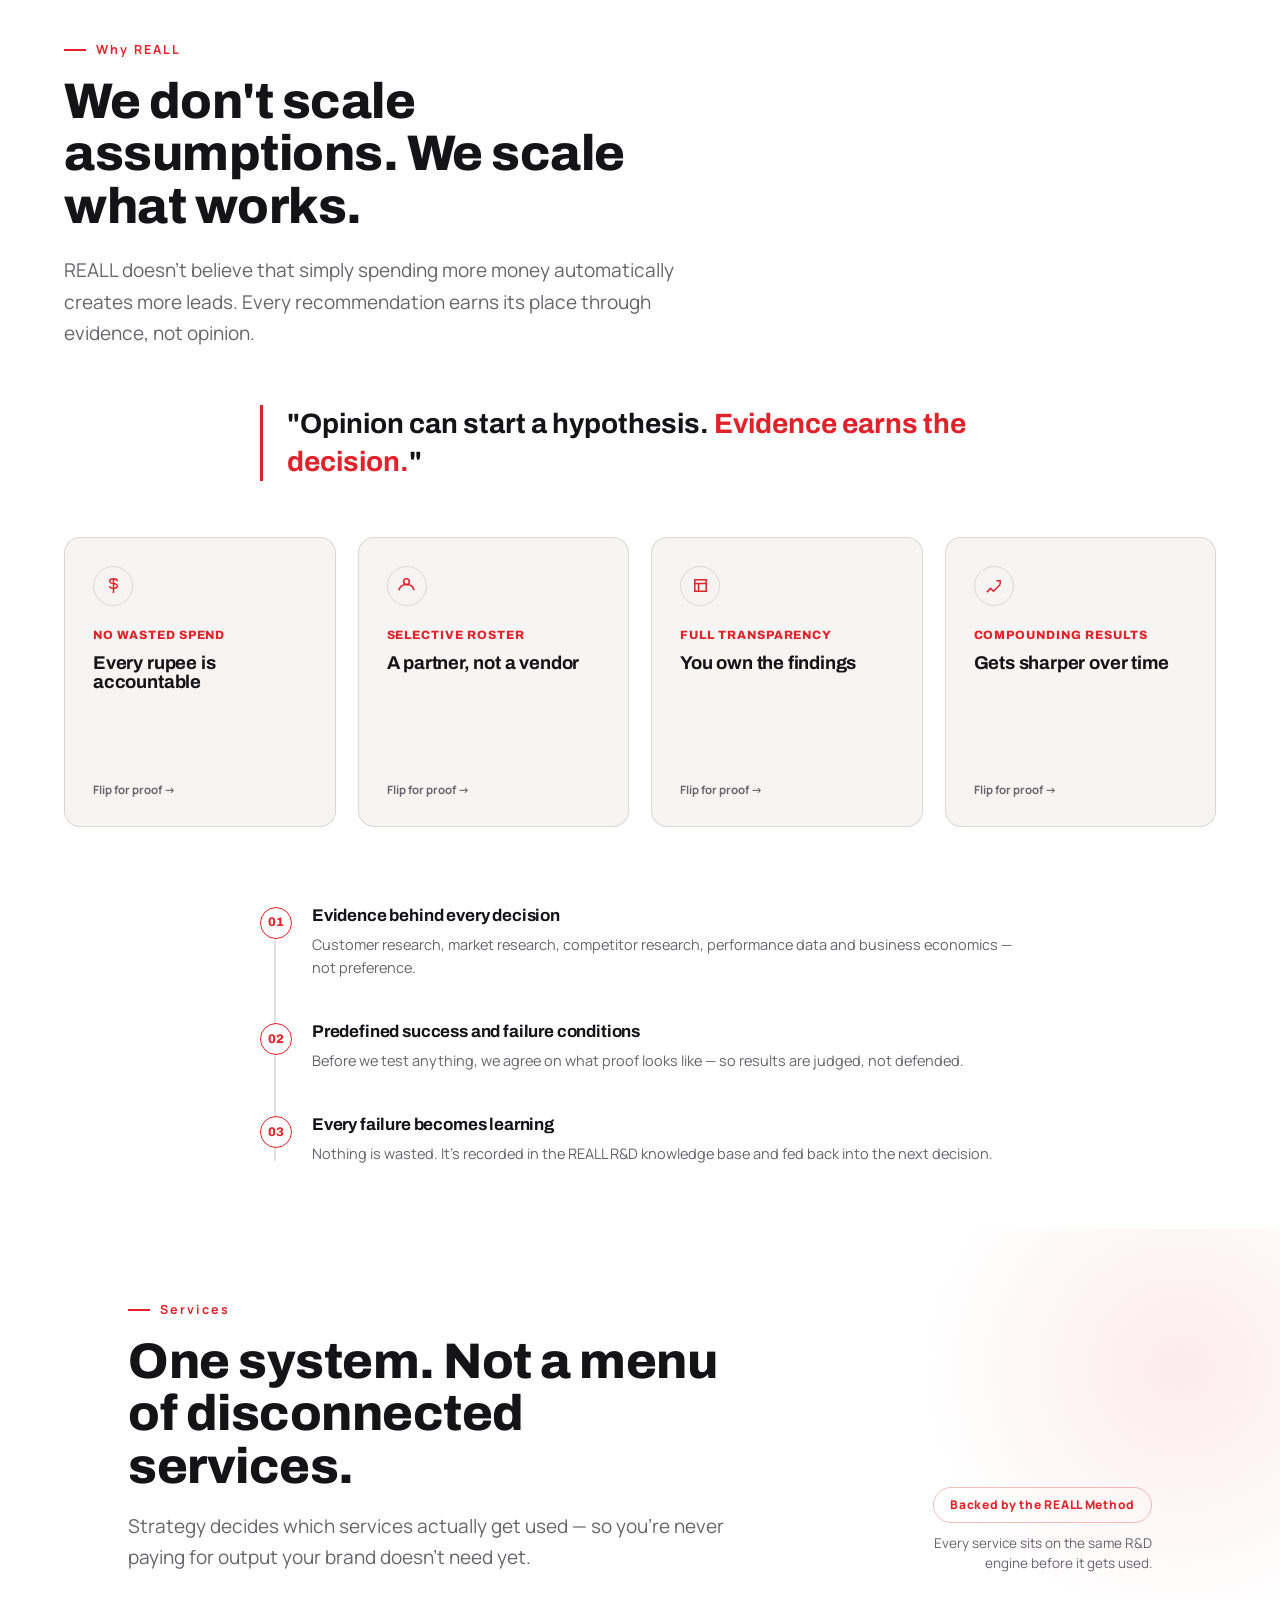
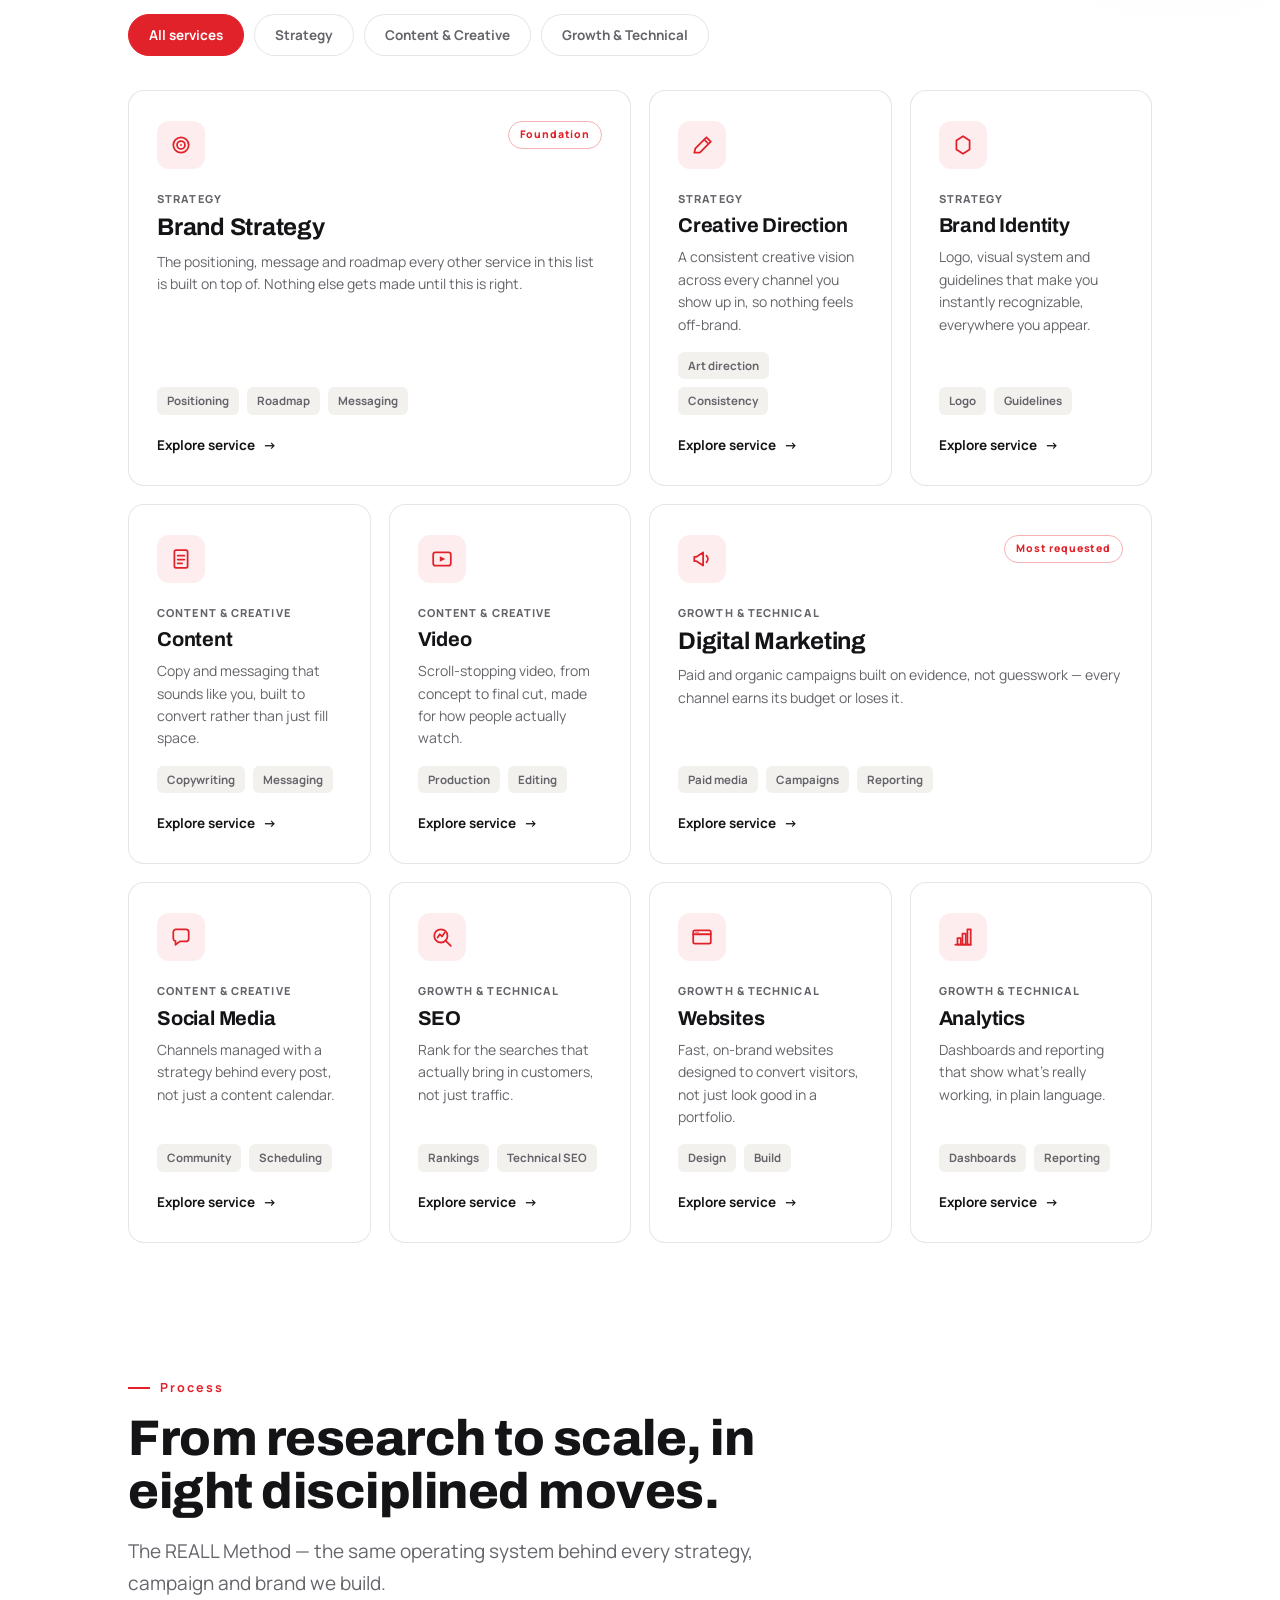
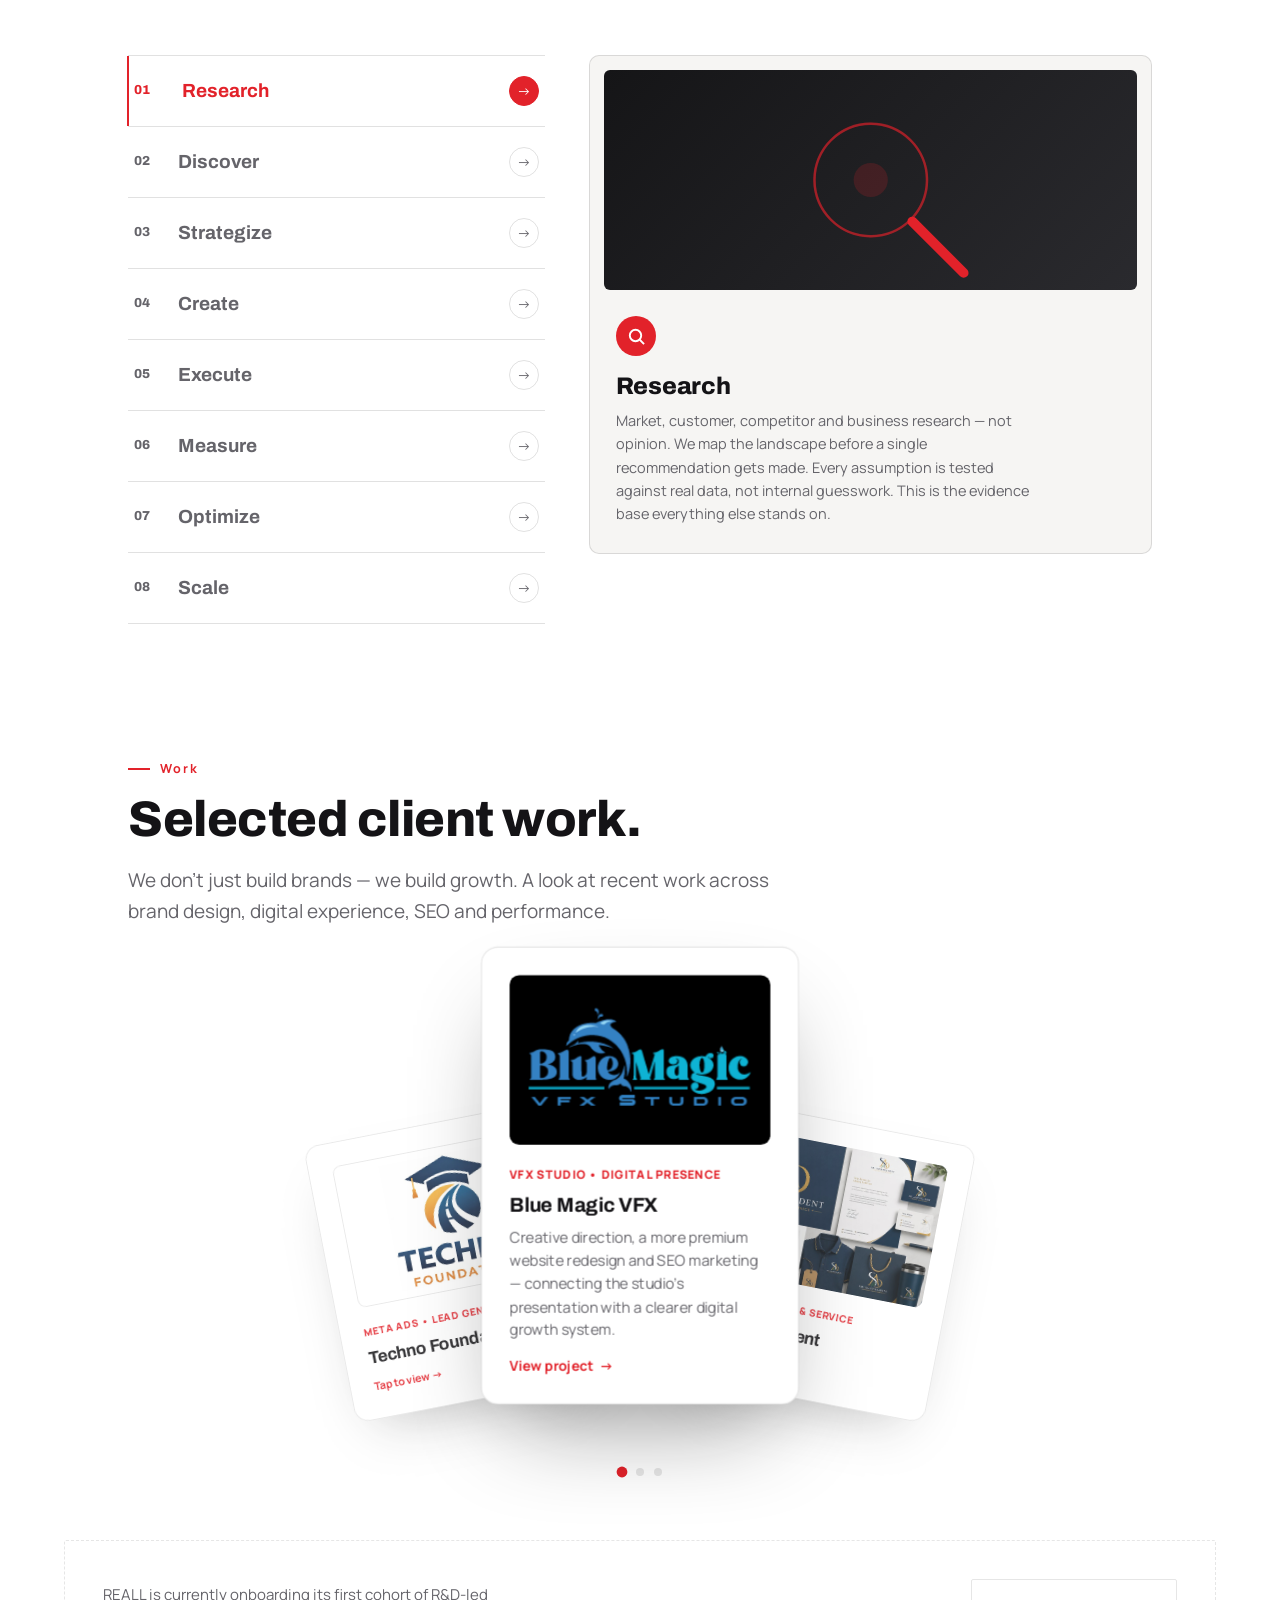
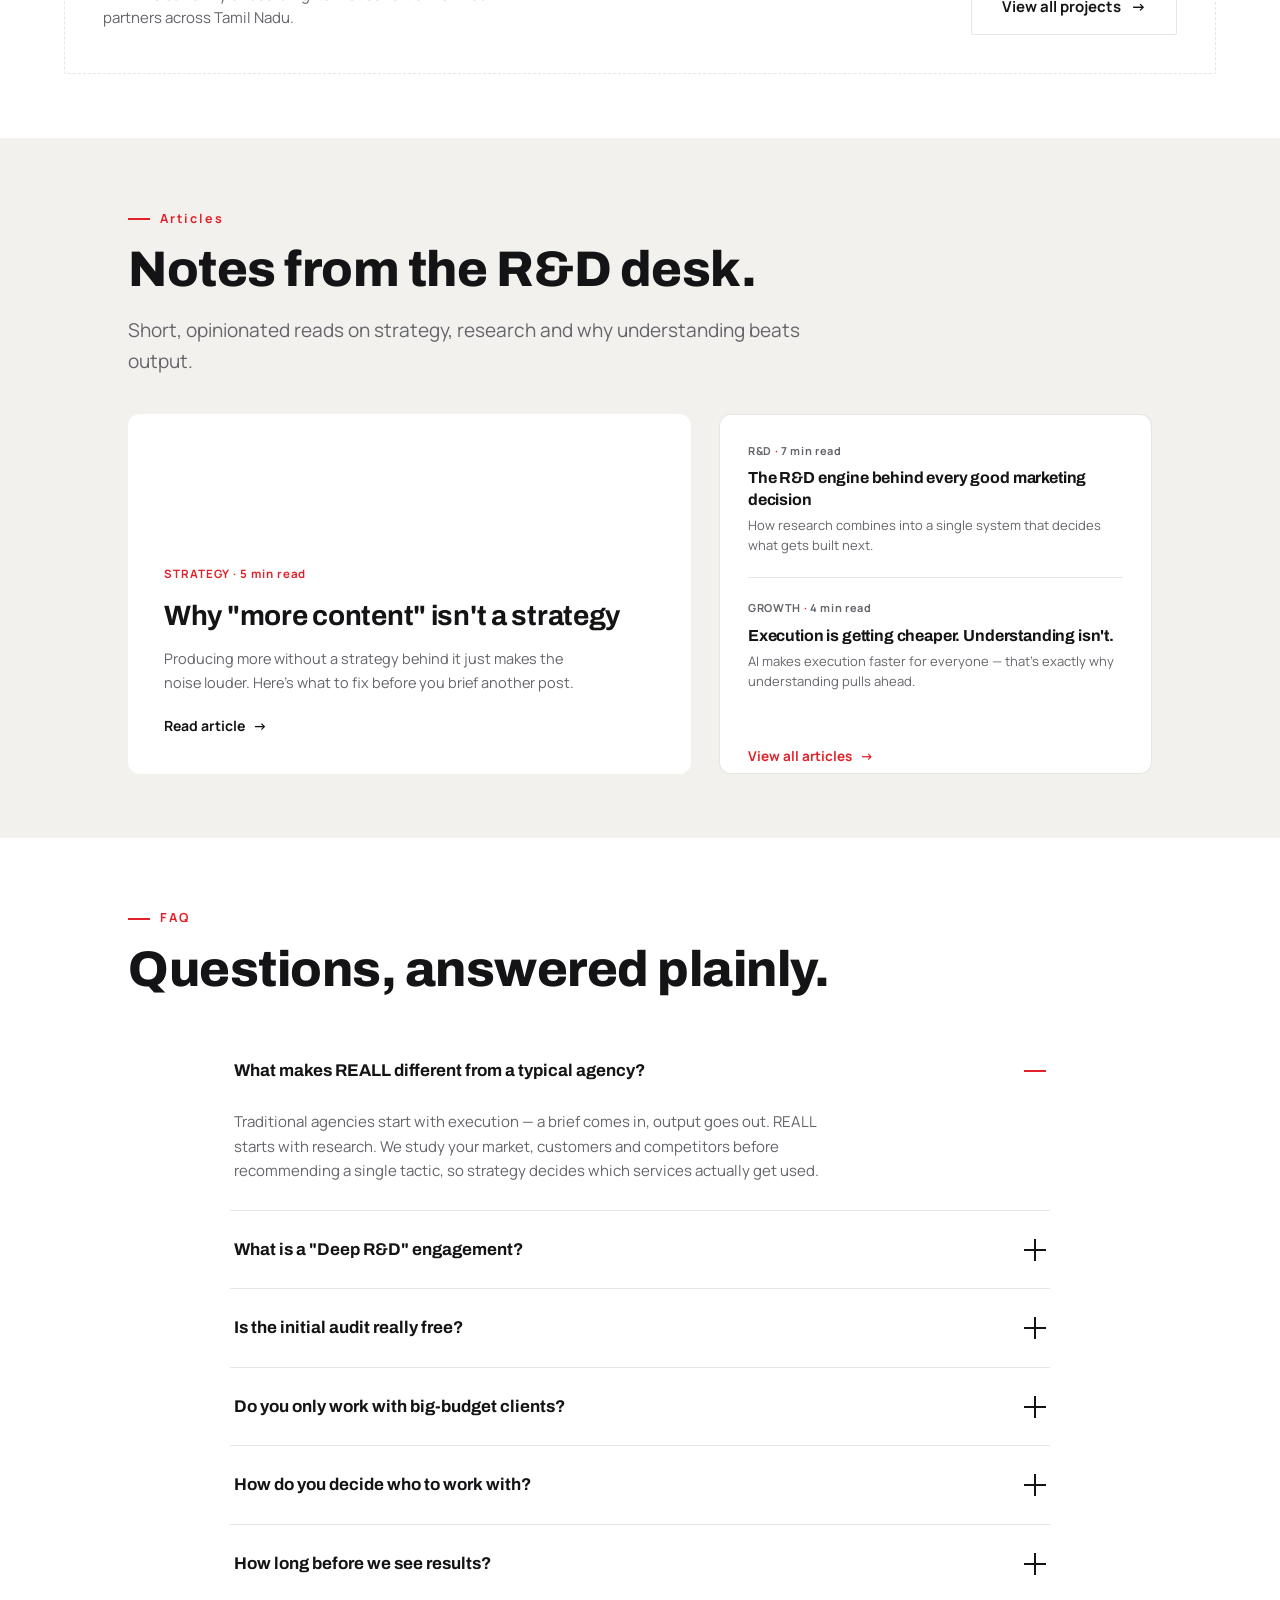
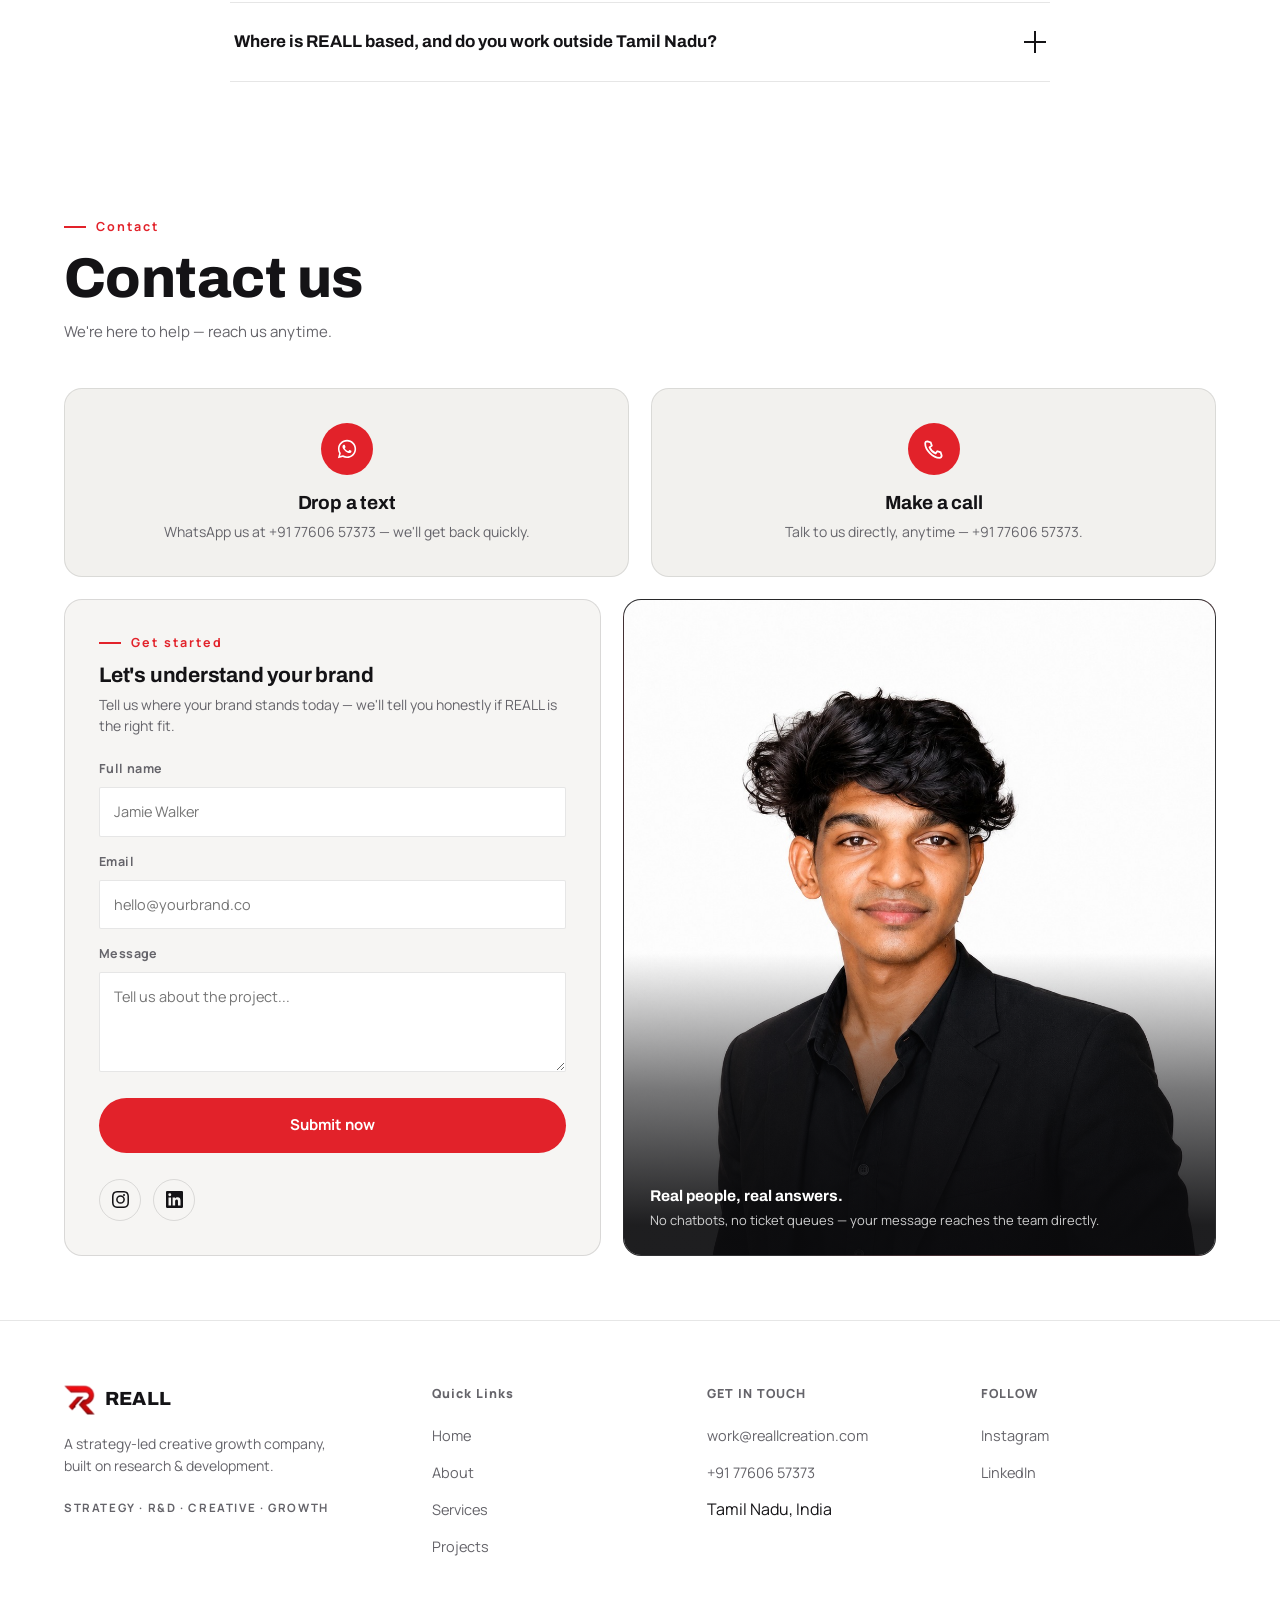
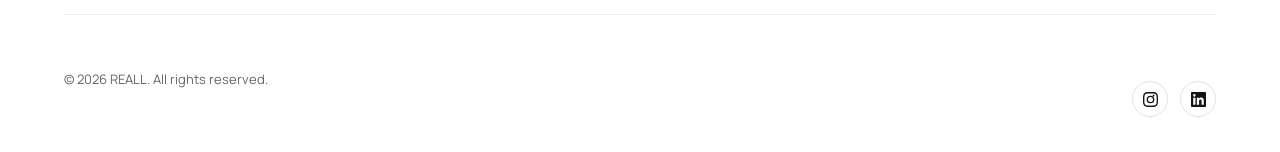
==== commit 4bd1a34a: "Add files via upload" ====
--- a/reall/index.html
+++ b/reall/index.html
@@ -9,6 +9,11 @@
 <link rel="preconnect" href="https://fonts.gstatic.com" crossorigin>
 <link href="https://fonts.googleapis.com/css2?family=Archivo:wght@500;600;700;800;900&family=Manrope:wght@400;500;600;700;800&display=swap" rel="stylesheet">
 <link rel="stylesheet" href="styles.css">
+<style>
+/* Contact photo — zero-specificity fallbacks (styles.css still wins if it sets these) */
+:where(.contact-visual){position:relative;overflow:hidden;min-height:420px}
+:where(.contact-visual) > :where(img.photo-fill){position:absolute;inset:0;width:100%;height:100%;object-fit:cover;object-position:center 20%;display:block}
+</style>
 </head>
 <body>
 
@@ -576,7 +581,7 @@
     </div>
 
     <div class="contact-visual">
-      <img class="cv-scene" src="[data-uri]" alt="Team member working at laptop" style="width:100%;height:100%;object-fit:cover;display:block;">
+      <img src="contact.jpg" alt="REALL team member working on a laptop" class="photo-fill" loading="lazy" decoding="async">
       <div class="cv-overlay"></div>
       <div class="cv-caption">
         <b>Real people, real answers.</b>
